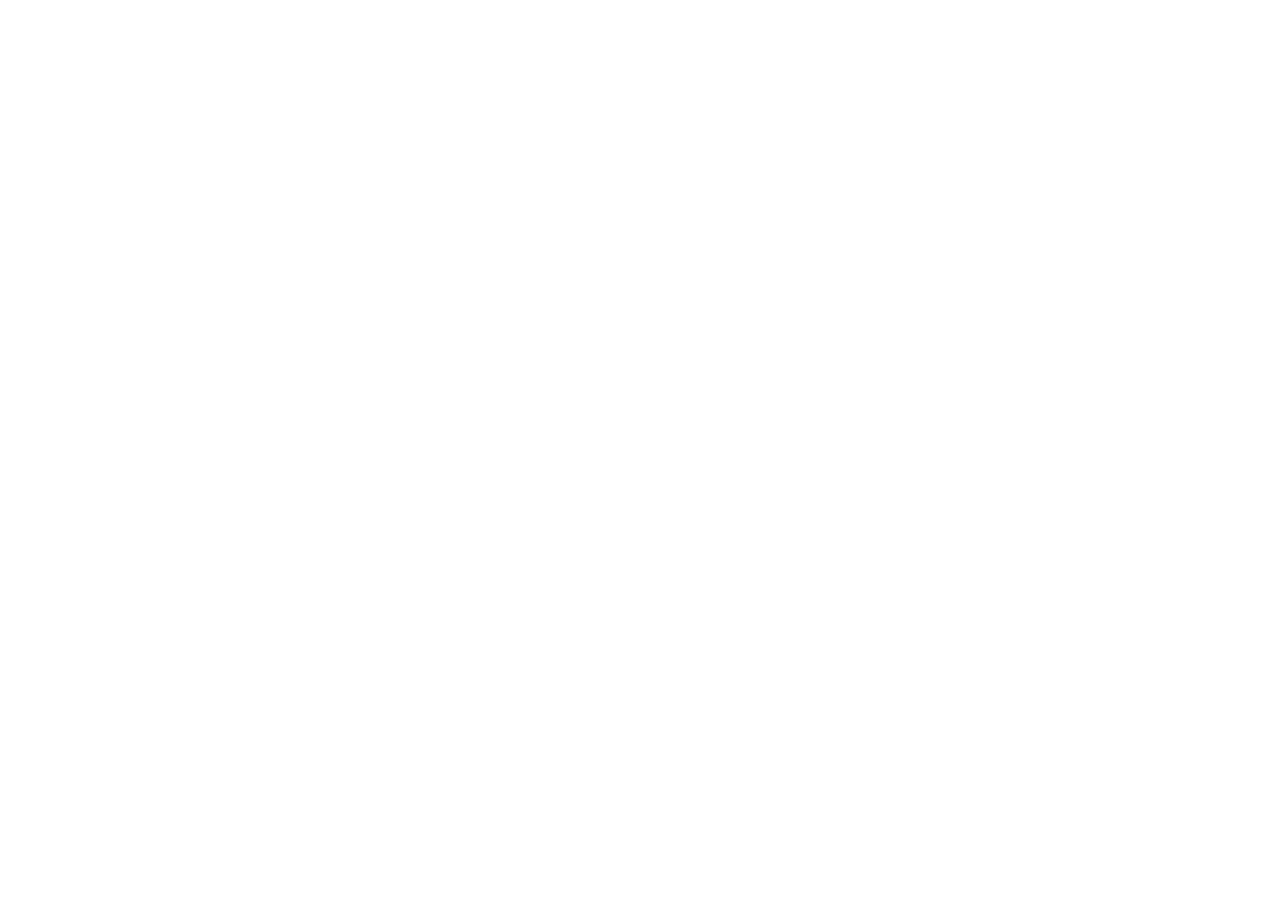
==== pages/shopList.html @ ca94d993 "home" ====
<!-- <!DOCTYPE html>
<html>

<head>
    <meta charset="utf-8">
    <meta http-equiv="X-UA-Compatible" content="IE=edge">
    <title>GoCars</title>
    <meta name="viewport" content="width=device-width, initial-scale=1">
    <link rel="stylesheet" href="../styles/main.css">
    <link rel="stylesheet" href="../styles/bootstrap.min.css">
</head>

<body>
    <nav class="navbar navbar-expand-lg navbar-light px-5 shadow pt-3 pb-2 fixed-top">
        <div class="container-fluid">
            <div class="row mx-auto w-100">
                <a class="img-fluid navbar-brand logo-nav col-4 col-lg-1 logo mx-0 d-flex justify-content-center p-0"
                    href="../index.html"><img class="img-fluid" src="../img/logo.png" alt="Logo"></a>
                <button class="navbar-toggler float-end my-auto" type="button" data-bs-toggle="collapse"
                    data-bs-target="#navbarSupportedContent" aria-controls="navbarSupportedContent"
                    aria-expanded="false" aria-label="Toggle navigation">
                    <span class="navbar-toggler-icon"></span>
                </button>
                <div class="col-lg-11 collapse navbar-collapse mx-0" id="navbarSupportedContent">
                    <div class="row align-items-center justify-content-end">
                        <div class="mt-4 mt-lg-0 col-12 col-lg-6 ms-auto">
                            <div class="input-group input-lg">
                                <input type="text" class="ps-4 py-2 form-control" placeholder="Busca tu auto"
                                    aria-label="Busca tu auto" aria-describedby="button-addon2">
                                <button class="btn lupa-nav" type="button" id="button-addon2"><svg class="" fill="none"
                                        stroke="currentColor" viewBox="0 0 24 24" xmlns="http://www.w3.org/2000/svg">
                                        <path stroke-linecap="round" stroke-linejoin="round" stroke-width="2"
                                            d="M21 21l-6-6m2-5a7 7 0 11-14 0 7 7 0 0114 0z"></path>
                                    </svg></button>
                            </div>
                        </div>
                        <button
                            class="mb-3 mb-lg-0 mx-auto ms-lg-4 me-lg-3 fav-btn rounded-pill col-12 col-lg-1 btn d-flex align-items-end justify-content-center"
                            type="submit"><img src="../img/fav.png" alt="fav" class="me-1 my-auto"> Favoritos</button>
                        <button class="mb-3 mb-lg-0 mx-lg-3 mx-auto rounded-pill col-12 col-lg-1 btn" type="submit">Mi
                            Cuenta</button>
                        <button class="col-12 col-lg-1 bandera-icon rounded-circle p-0"><img
                                class="rounded-circle m-auto" src="../img/bandera.jpg" alt="nacionalidad"></button>
                        <div
                            class="enlaces-nav mt-2 mt-lg-0 col-12 pt-lg-3 d-flex flex-column flex-lg-row justify-content-center container-fluid">
                            <a href="" class="enlace-nav py-2 py-lg-1 mx-auto mx-lg-3 mx-xxl-5">
                                Categorias
                            </a>
                            <a href="" class="enlace-nav py-2 py-lg-1 mx-auto mx-lg-3 mx-xxl-5">
                                Ofertas
                            </a>
                            <a href="" class="enlace-nav py-2 py-lg-1 mx-auto mx-lg-3 mx-xxl-5">
                                Historial
                            </a>
                            <a href="" class="enlace-nav py-2 py-lg-1 mx-auto mx-lg-3 mx-xxl-5">
                                Publica tu auto
                            </a>
                            <a href="" class="enlace-nav py-2 py-lg-1 mx-auto mx-lg-3 mx-xxl-5">
                                ¿Quienes Somos?
                            </a>
                            <a href="" class="enlace-nav py-2 py-lg-1 mx-auto mx-lg-3 mx-xxl-5">
                                Nuestra Empresa
                            </a>
                        </div>
                    </div>
                </div>
                <div class="col-12  input d-lg-none mt-3 mx-0 px-0">
                    <div class="input-group">
                        <input type="text" class="ps-4 py-2 form-control" placeholder="Busca tu auto"
                            aria-label="Busca tu auto" aria-describedby="button-addon2">
                        <button class="btn lupa-nav" type="button" id="button-addon2"><svg class="" fill="none"
                                stroke="currentColor" viewBox="0 0 24 24" xmlns="http://www.w3.org/2000/svg">
                                <path stroke-linecap="round" stroke-linejoin="round" stroke-width="2"
                                    d="M21 21l-6-6m2-5a7 7 0 11-14 0 7 7 0 0114 0z"></path>
                            </svg></button>
                    </div>
                </div>

            </div>
    </nav>

    <main class="mt-5 shop-list pt-5">
        <div class="container pt-5 my-5">
            <div class="banner px-2 d-lg-flex justify-content-lg-between d-none">
                <div class="mt-auto"> <img src="../img/logo-byn.png" alt="logo" class="">
                </div>
                <h3 class="h2 text-end align-self-center pe-4 m-0 my-auto">es hora de cumplir el sueño de tener
                    <br><span>tu propio auto</span>
                </h3>
            </div>
            <div class="row mt-5 shop-list">
                <div class="ps-lg-0 col-12 col-lg-3">
                    <div class="filtros bg-white d-flex">
                        <button class="justify-self-start" type="button" data-bs-toggle="collapse" data-bs-target="#collapseFiltros" aria-expanded="false" aria-controls="collapseFiltros">
                            Filtros
                          </button>
                        <p class="ms-auto me-5">123 Resultados</p>                        
                        <button>Mas recientes</button>
  
                    </div>

                    </p>
                    <div class="collapse" id="collapseFiltros">
                      <div class="bg-white">
                          <div class="d-flex justify-content-between p-2"><h4 class="">Consecionarios</h4> <input class="input-tienda" type="checkbox" id="Consecionarios" value="Consecionarios"></div>
                        
                      </div>
                    </div>
                </div>
                <div class="pe-lg-0 col-12 col-lg-9 row justify-content-center justify-content-lg-end mx-auto">
                    <div class="mb-4 mx-2 mx-lg-3 px-0 shadow card-publicaciones d-flex flex-column">
                        <button id="fav-no"
                            class="rounded-circle text-decoration-none btn p-0 m-2 fav-icons w-auto position-absolute top-0 end-0">
                            <img src="../img/fav-no.png" alt="fav no" class="fav-no">
                        </button>
                        <button id="fav-si"
                            class="rounded-circle text-decoration-none btn p-0 m-2 d-none fav-icons w-auto position-absolute top-0 end-0">
                            <img src="../img/fav-si.png" alt="fav si" class="fav-si">
                        </button>
                        <img src="../img/0001.png" at="" class="">
                        <h5 class="nombre-card px-2 pt-2">fiat palio 1.6</h5>
                        <p class="datos-card px-2">
                            2014 - 110.235 km
                        </p>
                        <h5 class="precio-card mt-auto px-2">
                            $1.320.000
                        </h5>
                        <p class="ubicacion-card px-2">
                            Córdoba, Argentina.
                        </p>
                    </div>
                    <div class="mb-4 mx-2 mx-lg-3 px-0 shadow card-publicaciones d-flex flex-column">
                        <button id="fav-no"
                            class="rounded-circle text-decoration-none btn p-0 m-2 fav-icons w-auto position-absolute top-0 end-0">
                            <img src="../img/fav-no.png" alt="fav no" class="fav-no">
                        </button>
                        <button id="fav-si"
                            class="rounded-circle text-decoration-none btn p-0 m-2 d-none fav-icons w-auto position-absolute top-0 end-0">
                            <img src="../img/fav-si.png" alt="fav si" class="fav-si">
                        </button>
                        <img src="../img/0002.png" at="" class="">
                        <h5 class="nombre-card px-2 pt-2">Gol trend 1.6</h5>
                        <p class="datos-card px-2">
                            2014 - 110.235 km
                        </p>
                        <h5 class="precio-card mt-auto px-2">
                            $1.060.000
                        </h5>
                        <p class="ubicacion-card px-2">
                            Villa de Maria, Argentina.
                        </p>
                    </div>
                    <div class="mb-4 mx-2 mx-lg-3 px-0 shadow card-publicaciones d-flex flex-column">
                        <button id="fav-no"
                            class="rounded-circle text-decoration-none btn p-0 m-2 fav-icons w-auto position-absolute top-0 end-0">
                            <img src="../img/fav-no.png" alt="fav no" class="fav-no">
                        </button>
                        <button id="fav-si"
                            class="rounded-circle text-decoration-none btn p-0 m-2 d-none fav-icons w-auto position-absolute top-0 end-0">
                            <img src="../img/fav-si.png" alt="fav si" class="fav-si">
                        </button>
                        <img src="../img/0003.png" at="" class="">
                        <h5 class="nombre-card px-2 pt-2">renault duster
                            1.6</h5>
                        <p class="datos-card px-2">
                            2014 - 110.235 km
                        </p>
                        <h5 class="precio-card mt-auto px-2">
                            $2.120.000
                        </h5>
                        <p class="ubicacion-card px-2">
                            Rio Cuarto, Argentina.
                        </p>
                    </div>
                    <div class="mb-4 mx-2 mx-lg-3 px-0 shadow card-publicaciones d-flex flex-column">
                        <button id="fav-no"
                            class="rounded-circle text-decoration-none btn p-0 m-2 fav-icons w-auto position-absolute top-0 end-0">
                            <img src="../img/fav-no.png" alt="fav no" class="fav-no">
                        </button>
                        <button id="fav-si"
                            class="rounded-circle text-decoration-none btn p-0 m-2 d-none fav-icons w-auto position-absolute top-0 end-0">
                            <img src="../img/fav-si.png" alt="fav si" class="fav-si">
                        </button>
                        <img src="../img/0004.png" at="" class="">
                        <h5 class="nombre-card px-2 pt-2">peugeot 208 -
                            allure xs</h5>
                        <p class="datos-card px-2">
                            2015 - 82.938 km
                        </p>
                        <h5 class="precio-card mt-auto px-2">
                            $1.550.000
                        </h5>
                        <p class="ubicacion-card px-2">
                            Córdoba, Argentina.
                        </p>
                    </div>
                    <div class="mb-4 mx-2 mx-lg-3 px-0 shadow card-publicaciones d-flex flex-column">
                        <button id="fav-no"
                            class="rounded-circle text-decoration-none btn p-0 m-2 fav-icons w-auto position-absolute top-0 end-0">
                            <img src="../img/fav-no.png" alt="fav no" class="fav-no">
                        </button>
                        <button id="fav-si"
                            class="rounded-circle text-decoration-none btn p-0 m-2 d-none fav-icons w-auto position-absolute top-0 end-0">
                            <img src="../img/fav-si.png" alt="fav si" class="fav-si">
                        </button>
                        <img src="../img/0001.png" at="" class="">
                        <h5 class="nombre-card px-2 pt-2">fiat palio 1.6</h5>
                        <p class="datos-card px-2">
                            2014 - 110.235 km
                        </p>
                        <h5 class="precio-card mt-auto px-2">
                            $1.320.000
                        </h5>
                        <p class="ubicacion-card px-2">
                            Córdoba, Argentina.
                        </p>
                    </div>
                    <div class="mb-4 mx-2 mx-lg-3 px-0 shadow card-publicaciones d-flex flex-column">
                        <button id="fav-no"
                            class="rounded-circle text-decoration-none btn p-0 m-2 fav-icons w-auto position-absolute top-0 end-0">
                            <img src="../img/fav-no.png" alt="fav no" class="fav-no">
                        </button>
                        <button id="fav-si"
                            class="rounded-circle text-decoration-none btn p-0 m-2 d-none fav-icons w-auto position-absolute top-0 end-0">
                            <img src="../img/fav-si.png" alt="fav si" class="fav-si">
                        </button>
                        <img src="../img/0002.png" at="" class="">
                        <h5 class="nombre-card px-2 pt-2">Gol trend 1.6</h5>
                        <p class="datos-card px-2">
                            2014 - 110.235 km
                        </p>
                        <h5 class="precio-card mt-auto px-2">
                            $1.060.000
                        </h5>
                        <p class="ubicacion-card px-2">
                            Villa de Maria, Argentina.
                        </p>
                    </div>
                    <div class="mb-4 mx-2 mx-lg-3 px-0 shadow card-publicaciones d-flex flex-column">
                        <button id="fav-no"
                            class="rounded-circle text-decoration-none btn p-0 m-2 fav-icons w-auto position-absolute top-0 end-0">
                            <img src="../img/fav-no.png" alt="fav no" class="fav-no">
                        </button>
                        <button id="fav-si"
                            class="rounded-circle text-decoration-none btn p-0 m-2 d-none fav-icons w-auto position-absolute top-0 end-0">
                            <img src="../img/fav-si.png" alt="fav si" class="fav-si">
                        </button>
                        <img src="../img/0003.png" at="" class="">
                        <h5 class="nombre-card px-2 pt-2">renault duster
                            1.6</h5>
                        <p class="datos-card px-2">
                            2014 - 110.235 km
                        </p>
                        <h5 class="precio-card mt-auto px-2">
                            $2.120.000
                        </h5>
                        <p class="ubicacion-card px-2">
                            Rio Cuarto, Argentina.
                        </p>
                    </div>
                    <div class="mb-4 mx-2 mx-lg-3 px-0 shadow card-publicaciones d-flex flex-column">
                        <button id="fav-no"
                            class="rounded-circle text-decoration-none btn p-0 m-2 fav-icons w-auto position-absolute top-0 end-0">
                            <img src="../img/fav-no.png" alt="fav no" class="fav-no">
                        </button>
                        <button id="fav-si"
                            class="rounded-circle text-decoration-none btn p-0 m-2 d-none fav-icons w-auto position-absolute top-0 end-0">
                            <img src="../img/fav-si.png" alt="fav si" class="fav-si">
                        </button>
                        <img src="../img/0004.png" at="" class="">
                        <h5 class="nombre-card px-2 pt-2">peugeot 208 -
                            allure xs</h5>
                        <p class="datos-card px-2">
                            2015 - 82.938 km
                        </p>
                        <h5 class="precio-card mt-auto px-2">
                            $1.550.000
                        </h5>
                        <p class="ubicacion-card px-2">
                            Córdoba, Argentina.
                        </p>
                    </div>
                    <div class="mb-4 mx-2 mx-lg-3 px-0 shadow card-publicaciones d-flex flex-column">
                        <button id="fav-no"
                            class="rounded-circle text-decoration-none btn p-0 m-2 fav-icons w-auto position-absolute top-0 end-0">
                            <img src="../img/fav-no.png" alt="fav no" class="fav-no">
                        </button>
                        <button id="fav-si"
                            class="rounded-circle text-decoration-none btn p-0 m-2 d-none fav-icons w-auto position-absolute top-0 end-0">
                            <img src="../img/fav-si.png" alt="fav si" class="fav-si">
                        </button>
                        <img src="../img/0001.png" at="" class="">
                        <h5 class="nombre-card px-2 pt-2">fiat palio 1.6</h5>
                        <p class="datos-card px-2">
                            2014 - 110.235 km
                        </p>
                        <h5 class="precio-card mt-auto px-2">
                            $1.320.000
                        </h5>
                        <p class="ubicacion-card px-2">
                            Córdoba, Argentina.
                        </p>
                    </div>
                    <div class="mb-4 mx-2 mx-lg-3 px-0 shadow card-publicaciones d-flex flex-column">
                        <button id="fav-no"
                            class="rounded-circle text-decoration-none btn p-0 m-2 fav-icons w-auto position-absolute top-0 end-0">
                            <img src="../img/fav-no.png" alt="fav no" class="fav-no">
                        </button>
                        <button id="fav-si"
                            class="rounded-circle text-decoration-none btn p-0 m-2 d-none fav-icons w-auto position-absolute top-0 end-0">
                            <img src="../img/fav-si.png" alt="fav si" class="fav-si">
                        </button>
                        <img src="../img/0002.png" at="" class="">
                        <h5 class="nombre-card px-2 pt-2">Gol trend 1.6</h5>
                        <p class="datos-card px-2">
                            2014 - 110.235 km
                        </p>
                        <h5 class="precio-card mt-auto px-2">
                            $1.060.000
                        </h5>
                        <p class="ubicacion-card px-2">
                            Villa de Maria, Argentina.
                        </p>
                    </div>
                    <div class="mb-4 mx-2 mx-lg-3 px-0 shadow card-publicaciones d-flex flex-column">
                        <button id="fav-no"
                            class="rounded-circle text-decoration-none btn p-0 m-2 fav-icons w-auto position-absolute top-0 end-0">
                            <img src="../img/fav-no.png" alt="fav no" class="fav-no">
                        </button>
                        <button id="fav-si"
                            class="rounded-circle text-decoration-none btn p-0 m-2 d-none fav-icons w-auto position-absolute top-0 end-0">
                            <img src="../img/fav-si.png" alt="fav si" class="fav-si">
                        </button>
                        <img src="../img/0003.png" at="" class="">
                        <h5 class="nombre-card px-2 pt-2">renault duster
                            1.6</h5>
                        <p class="datos-card px-2">
                            2014 - 110.235 km
                        </p>
                        <h5 class="precio-card mt-auto px-2">
                            $2.120.000
                        </h5>
                        <p class="ubicacion-card px-2">
                            Rio Cuarto, Argentina.
                        </p>
                    </div>
                    <div class="mb-4 mx-2 mx-lg-3 px-0 shadow card-publicaciones d-flex flex-column">
                        <button id="fav-no"
                            class="rounded-circle text-decoration-none btn p-0 m-2 fav-icons w-auto position-absolute top-0 end-0">
                            <img src="../img/fav-no.png" alt="fav no" class="fav-no">
                        </button>
                        <button id="fav-si"
                            class="rounded-circle text-decoration-none btn p-0 m-2 d-none fav-icons w-auto position-absolute top-0 end-0">
                            <img src="../img/fav-si.png" alt="fav si" class="fav-si">
                        </button>
                        <img src="../img/0004.png" at="" class="">
                        <h5 class="nombre-card px-2 pt-2">peugeot 208 -
                            allure xs</h5>
                        <p class="datos-card px-2">
                            2015 - 82.938 km
                        </p>
                        <h5 class="precio-card mt-auto px-2">
                            $1.550.000
                        </h5>
                        <p class="ubicacion-card px-2">
                            Córdoba, Argentina.
                        </p>
                    </div>
                    <div class="mb-4 mx-2 mx-lg-3 px-0 shadow card-publicaciones d-flex flex-column">
                        <button id="fav-no"
                            class="rounded-circle text-decoration-none btn p-0 m-2 fav-icons w-auto position-absolute top-0 end-0">
                            <img src="../img/fav-no.png" alt="fav no" class="fav-no">
                        </button>
                        <button id="fav-si"
                            class="rounded-circle text-decoration-none btn p-0 m-2 d-none fav-icons w-auto position-absolute top-0 end-0">
                            <img src="../img/fav-si.png" alt="fav si" class="fav-si">
                        </button>
                        <img src="../img/0001.png" at="" class="">
                        <h5 class="nombre-card px-2 pt-2">fiat palio 1.6</h5>
                        <p class="datos-card px-2">
                            2014 - 110.235 km
                        </p>
                        <h5 class="precio-card mt-auto px-2">
                            $1.320.000
                        </h5>
                        <p class="ubicacion-card px-2">
                            Córdoba, Argentina.
                        </p>
                    </div>
                    <div class="mb-4 mx-2 mx-lg-3 px-0 shadow card-publicaciones d-flex flex-column">
                        <button id="fav-no"
                            class="rounded-circle text-decoration-none btn p-0 m-2 fav-icons w-auto position-absolute top-0 end-0">
                            <img src="../img/fav-no.png" alt="fav no" class="fav-no">
                        </button>
                        <button id="fav-si"
                            class="rounded-circle text-decoration-none btn p-0 m-2 d-none fav-icons w-auto position-absolute top-0 end-0">
                            <img src="../img/fav-si.png" alt="fav si" class="fav-si">
                        </button>
                        <img src="../img/0002.png" at="" class="">
                        <h5 class="nombre-card px-2 pt-2">Gol trend 1.6</h5>
                        <p class="datos-card px-2">
                            2014 - 110.235 km
                        </p>
                        <h5 class="precio-card mt-auto px-2">
                            $1.060.000
                        </h5>
                        <p class="ubicacion-card px-2">
                            Villa de Maria, Argentina.
                        </p>
                    </div>
                    <div class="mb-4 mx-2 mx-lg-3 px-0 shadow card-publicaciones d-flex flex-column">
                        <button id="fav-no"
                            class="rounded-circle text-decoration-none btn p-0 m-2 fav-icons w-auto position-absolute top-0 end-0">
                            <img src="../img/fav-no.png" alt="fav no" class="fav-no">
                        </button>
                        <button id="fav-si"
                            class="rounded-circle text-decoration-none btn p-0 m-2 d-none fav-icons w-auto position-absolute top-0 end-0">
                            <img src="../img/fav-si.png" alt="fav si" class="fav-si">
                        </button>
                        <img src="../img/0003.png" at="" class="">
                        <h5 class="nombre-card px-2 pt-2">renault duster
                            1.6</h5>
                        <p class="datos-card px-2">
                            2014 - 110.235 km
                        </p>
                        <h5 class="precio-card mt-auto px-2">
                            $2.120.000
                        </h5>
                        <p class="ubicacion-card px-2">
                            Rio Cuarto, Argentina.
                        </p>
                    </div>
                    <div class="mb-4 mx-2 mx-lg-3 px-0 shadow card-publicaciones d-flex flex-column">
                        <button id="fav-no"
                            class="rounded-circle text-decoration-none btn p-0 m-2 fav-icons w-auto position-absolute top-0 end-0">
                            <img src="../img/fav-no.png" alt="fav no" class="fav-no">
                        </button>
                        <button id="fav-si"
                            class="rounded-circle text-decoration-none btn p-0 m-2 d-none fav-icons w-auto position-absolute top-0 end-0">
                            <img src="../img/fav-si.png" alt="fav si" class="fav-si">
                        </button>
                        <img src="../img/0004.png" at="" class="">
                        <h5 class="nombre-card px-2 pt-2">peugeot 208 -
                            allure xs</h5>
                        <p class="datos-card px-2">
                            2015 - 82.938 km
                        </p>
                        <h5 class="precio-card mt-auto px-2">
                            $1.550.000
                        </h5>
                        <p class="ubicacion-card px-2">
                            Córdoba, Argentina.
                        </p>
                    </div>
                </div>
            </div>
        </div>
    </main>

    <footer>
        <div class="row pt-5 pb-4 py-lg-5 mx-0">
            <div class="d-none d-lg-flex col-lg-3 col-12 justify-content-center align-items-center">
                <img src="../img/logo-byn.png" alt="" class="img-fluid">
            </div>
            <div class="col-12 col-lg-2 text-center  d-flex flex-column justify-content-start">
                <h4 class="">
                    contacto
                </h4>
                <p>Tel: 351-5324968</p>
                <a class="mb-3" href="mailto:hola@gocars.com.ar">hola@gocars.com.ar</a>
                <p>General Paz 203</p>
            </div>
            <div class="col-12 col-lg-2 text-center d-flex flex-column justify-content-start">
                <h4 class="mt-4 mt-lg-0">
                    secciones
                </h4>
                <a class="d-block mb-3" href="#"> Nuestra empresa</a>
                <a class="d-block mb-3" href="#">Categorias</a>
                <a class="d-block mb-3" href="#">Publica tu auto</a>
                <a class="d-block mb-3" href="#">Historial</a>
            </div>
            <div class="col-12 col-lg-2 text-center d-flex flex-column justify-content-start">
                <h4 class="mt-4 mt-lg-0">
                    redes sociales
                </h4>
                <a class="d-block mb-3" href="https://www.facebook.com/" target="_blank">Facebook</a>
                <a class="d-block mb-3" href="https://www.twitter.com/" target="_blank">Twitter</a>
                <a class="d-block mb-3" href="https://www.instagram.com/" target="_blank">Instagram</a>
                <a class="d-block mb-3" href="https://www.linkedin.com/" target="_blank">Linkedin</a>
            </div>
            <div class=" d-none d-lg-block col-lg-3 col-12 my-auto me-auto">
                <iframe
                    src="https://www.google.com/maps/embed?pb=!1m18!1m12!1m3!1d3404.903574998665!2d-64.18507478438596!3d-31.41678265341574!2m3!1f0!2f0!3f0!3m2!1i1024!2i768!4f13.1!3m3!1m2!1s0x94329902eb0b2faf%3A0x4382bb478dc6e982!2sPlaza%20San%20Mart%C3%ADn!5e0!3m2!1ses-419!2sar!4v1647900131384!5m2!1ses-419!2sar"
                    style="border:0;" allowfullscreen="" loading="lazy"></iframe>
            </div>
            <div class="d-lg-none col-12 d-flex justify-content-center align-items-center me-2">
                <img src="../img/logo-byn.png" alt="" class="img-fluid">
            </div>
        </div>
        <div class="derechos py-3">
            <p class="m-3 text-center">Todos los derechos reservados para GOCARS 2022.</p>
        </div>
    </footer>

    <script src="../js/bootstrap.bundle.min.js" async defer></script>
    <script src="../js/scrpits.js" async defer></script>
</body>

</html> -->
---- styles/main.css ----
/* GENERALES */
:root {
  --rojo: #eb0000;
  --coral: #ff5e5e;
  --azul: #0000c8;
  --rosa: #f8cabe;
}

@font-face {
  font-family: "gotham";
  src: url("../fonts/Gotham-Light.otf");
  font-weight: 100;
}
@font-face {
  font-family: "gotham";
  src: url("../fonts/Gotham\ Book\ Font.otf");
  font-weight: 300;
}

@font-face {
  font-family: "gotham";
  src: url("../fonts/GothamMedium.ttf");
  font-weight: 400;
}

@font-face {
  font-family: "gotham";
  src: url("../fonts/Gotham-Bold.otf");
  font-weight: 600;
}
body .btn {
  white-space: nowrap;
}
input,
textarea {
  outline: none !important;
}

input:focus,
textarea:focus,
button:focus {
  box-shadow: none !important;
}

html body {
  background-color: #d9d8d8 !important;
  font-family: "gotham" !important;
  overflow-x: hidden !important;
}
button {
  transition: all 0.1s ease !important;
  font-weight: 300 !important;
}
button:hover {
  transform: scale(1.03) !important;
  box-shadow: 0 0.1rem 1rem rgba(0, 0, 0, 0.1) !important;
}
button:active {
  transform: scale(1.0) !important;
  box-shadow: none !important;
}
body .rounded {
  border-radius: 0.5rem !important;
}
/* NAVBAR */
body .navbar {
  background-color: white;
}

body nav .logo-nav {
  max-width: 160px!important;
}
@media (min-width:	992px) {
  body .navbar button{
    width: auto;
  }

}
@media (max-width:	992px) {
      
body nav .logo-nav {
  max-width: 100px!important;
}
}

body .navbar .lupa-nav svg {
  transition: all 0.1s ease;
}
body .navbar .lupa-nav:hover svg {
  transform: scale(1.2);

}
body .navbar .lupa-nav:hover svg:active {
  transform: scale(1.0) !important;
}
body .navbar .lupa-nav:hover {
  transform: none !important;
  box-shadow: none !important;
}
body .navbar .input-group input {
  color: #3f3f3f;
  -webkit-border-top-left-radius: 500000000px;
  -webkit-border-bottom-left-radius: 500000000px;
  -moz-border-radius-topleft: 500000000px;
  -moz-border-radius-bottomleft: 500000000px;
  border-top-left-radius: 500000000px;
  border-bottom-left-radius: 500000000px;
  border: none;
  background-color: #d9d8d8;
  font-weight: 100;
}
body .navbar .input-group {
  font-weight: 100;
}

@media (max-width: 992px) {
  body .navbar .input-lg {
    display: none !important;
  }
}
body .navbar .input-group button {
  width: 2.8rem;
  color: #958f8f;
  -webkit-border-top-right-radius: 500000000px;
  -webkit-border-bottom-right-radius: 500000000px;
  -moz-border-radius-topright: 500000000px;
  -moz-border-radius-bottomright: 500000000px;
  border-top-right-radius: 500000000px;
  border-bottom-right-radius: 500000000px;
  border: none;
  background-color: #d9d8d8;
}

body .navbar .bandera-icon {
  height: 36px;
  width: 36px;
  box-shadow: 0px 4px 4px rgba(0, 0, 0, 0.25);
  background: rgb(185, 180, 180);
  background: linear-gradient(
    140deg,
    rgba(185, 180, 180, 1) 0%,
    rgba(255, 255, 255, 0.7287115529805672) 100%
  );
}
@media (max-width: 992px) {
  body .navbar .bandera-icon {
    margin: 0 auto !important;
    width: auto !important;
  }
  
}
body .navbar .bandera-icon img {
  height: 34px;
  width: 34px;
  margin: 2px;
}
body .navbar .collapse .row .ms-auto {
  width: 63%;
}
/* @media (max-width:	) {
  body .navbar .collapse .row .me-auto {
    width: 60%;
   }
} */
body .navbar .navbar-collapse .fav-btn {
  border-color: var(--rojo);
  font-weight: 100 !important;
  color: #646464;
}

body .navbar .navbar-collapse button:nth-child(3) {
  background-color: var(--azul);
  color: white;
}

body .navbar .navbar-toggler {
  width: auto;
  margin-left: auto;
}
body .navbar .enlaces-nav {
  margin-right: 4%;
}
@media (max-width:	992px) {
  body .navbar .enlaces-nav {
    margin-right: 0;
  }
}
body .navbar .enlace-nav {
  white-space: nowrap;
  font-weight: 100;
  color: #646464;
  text-decoration: none;
  transition: all 0.1s ease;
}
body .navbar .enlace-nav:hover {
  transform: scale(1.07);
  color: var(--azul);
}
body .navbar .enlace-nav:active {
  transform: scale(1.0);
}
.navbar > .container,
.navbar > .container-fluid,
.navbar > .container-lg,
.navbar > .container-md,
.navbar > .container-sm,
.navbar > .container-xl,
.navbar > .container-xxl {
  flex-wrap: nowrap !important;
}
body .navbar .fav-icon {
  width: 1.3rem;
  color: coral;
}

/* CAROUSEL HOME*/
body div .carousel {
  display: flex;
  justify-content: start;
  overflow: hidden;
  border-radius: 1rem;
  margin-top: 11rem;
}
body div .carousel h4{
  color: #0000c8;
}
body div .carousel h3{
  color: #000000;
  font-size: 2.5rem;
  font-weight: 600;
  text-transform: none;
}
body div .carousel p{
  color: #89888A;
  font-size: 1.2rem;
  font-weight: 100;
}
body div .carousel .banner1 {
background-image: url(../img/Banner\ 1.png);
background-position: center;
background-repeat: no-repeat;
background-size: cover;
padding: 16rem 7rem;
}
body div .carousel .banner2 {
background-image: url(../img/Banner\ 2.png);
background-position: center;
background-repeat: no-repeat;
background-size: cover;
padding: 16rem 7rem;
}
body div .carousel .banner3 {
background-image: url(../img/Banner\ 3.png);
background-position: center;
background-repeat: no-repeat;
background-size: cover;
padding: 16rem 7rem;
}
body div .carousel button:hover {
  box-shadow: none !important;
}
body div .carousel .carousel-indicators {
  display: flex;
  justify-content: start;
  align-items: center;
  margin: 0 3% 30px 3%;
}
@media (max-width: 992px) {
  body div .carousel .carousel-indicators {
    margin-bottom: 5px;
  }
  body div .carousel h4{
font-size: 1rem;  }
  body div .carousel h3{
    font-size: 1.5rem;
  }
  body div .carousel p{
    font-size: .8rem;
  }
  body div .carousel .banner1 {
  background-image: url(../img/Banner\ 1.png);
  background-position: center;
  background-repeat: no-repeat;
  background-size: cover;
  padding: 3rem 2rem;
  }
  body div .carousel .banner2 {
  background-image: url(../img/Banner\ 2.png);
  background-position: center;
  background-repeat: no-repeat;
  background-size: cover;
  padding: 3rem 2rem;
  }
  body div .carousel .banner3 {
  background-image: url(../img/Banner\ 3.png);
  background-position: center;
  background-repeat: no-repeat;
  background-size: cover;
  padding: 3rem 2rem;
  }
}
body div .carousel .carousel-indicators [data-bs-target] {
  width: 8px;
  height: 8px;
  border-radius: 100%;
  background-color: rgba(0, 0, 0, 0.616);
}
.carousel .carousel-indicators .active {
  width: 15px !important;
  height: 15px !important;
  background-color: var(--azul) !important;
}
body .carousel .carousel-control-next-icon {
  background-image: url("data:image/svg+xml,%3csvg xmlns='http://www.w3.org/2000/svg' viewBox='0 0 16 16' fill='%230000c8'%3e%3cpath d='M4.646 1.646a.5.5 0 0 1 .708 0l6 6a.5.5 0 0 1 0 .708l-6 6a.5.5 0 0 1-.708-.708L10.293 8 4.646 2.354a.5.5 0 0 1 0-.708z'/%3e%3c/svg%3e") !important;
  padding: 10%;
}
body .carousel .carousel-control-prev-icon {
  background-image: url("data:image/svg+xml,%3csvg xmlns='http://www.w3.org/2000/svg' viewBox='0 0 16 16' fill='%230000c8'%3e%3cpath d='M11.354 1.646a.5.5 0 0 1 0 .708L5.707 8l5.647 5.646a.5.5 0 0 1-.708.708l-6-6a.5.5 0 0 1 0-.708l6-6a.5.5 0 0 1 .708 0z'/%3e%3c/svg%3e") !important;
  padding: 10%;
}

/* .carousel-control-next {
  opacity: 1 !important;
  width: 3rem !important;
  display: flex !important;
  justify-content: end !important;
}
.carousel-control-prev {
  opacity: 1 !important;
  width: 3rem !important;
  display: flex !important;
  justify-content: start !important;
}
.carousel-control-next-icon {
  background-image: url("../img/arrow-right.png") !important;
  width: 1.5rem !important;
  height: 1.5rem !important;
  background-color: #fff;
}
.carousel-control-prev-icon {
  background-image: url("../img/arrow-left.png") !important;
  width: 1.5rem !important;
  height: 1.5rem !important;
  background-color: #fff;
} */

/* DESTACADOS HOME */
body h3 {
  font-size: 150%;
  color: #646464;
  font-weight: 500;
  text-transform: uppercase;
}
/* CARD AUTO */
body .card-auto {
  background-color: white;
  width: 16rem;
  height: 15rem;
  border-radius: 0.5rem;
  transition: all 0.1s ease;
}
body .card-auto:hover {
  cursor: pointer;
  transform: scale(1.02);
}
body .card-auto h5 {
  color: #646464;
  font-weight: 600;
  text-transform: uppercase;
  font-size: 100%;
}
body .card-auto hr {
  background-color: #646464;
}
@media (max-width: 992px) {
  body .card-auto {
    width: 10rem;
    height: auto;
  }
  body .card-auto h5 {
    font-size: 90%;
  }
}
/*  PUBLICACIONES HOME*/

body .publicaciones-home {
  display: flex !important;
  overflow-x: auto !important;

}

body .card-publicaciones {
  background-color: white;
  width: 16rem;
  border-radius: 0 0 0.5rem 0.5rem;
  transition: all 0.1s ease;
}
body .card-publicaciones .datos-card{
margin-bottom: 0.5rem;
}
body .card-publicaciones .nombre-card{
margin-bottom: 0;
font-weight: 500;
}
body .card-publicaciones:hover {
  cursor: pointer;
  transform: scale(1.02);
}

@media (max-width: 992px) {
  body .card-publicaciones {
    width: 11.5rem;
  }
  body .ubicacion-card {
    font-size: 70%;
  }
  body .datos-card {
    font-size: 65%;
  }
}


body .fav-card {
  background-color: #ececec;
  padding: 0.5rem;
  border: none;
}

.nombre-card {
  color: #646464;
  font-weight: 300;
  text-transform: uppercase;
}
.datos-card {
  color: #646464;
  font-weight: 100;
  font-size: 90%;
}
.precio-card {
  color: #646464;
  font-weight: 300;
}
.ubicacion-card {
  color: var(--rojo);
  font-weight: 100;
  font-size: 90%;
}
body .fav-icons {
  z-index: 4 !important;
} 
@media (max-width:	992px) {
  body .fav-no {
width: 2.1rem;
  }
  body .fav-si {
width: 2.1rem;
  }
}

/* NUESTRA EMPRESA HOME */
body .nuestra-empresa {
  padding: 0 20%;
  background-color: white;
  border-left: 2rem solid var(--rojo);
}
body .nuestra-empresa .col-lg-7 {
  padding-right: 5rem;
}
body .nuestra-empresa .col-lg-7 h2 {
  color: var(--azul);
  font-size: 130%;
  text-transform: uppercase;
  font-weight: 300;
}
body .nuestra-empresa .col-lg-7 h3 {
  text-transform: none;
  font-size: 250%;
  color: #7a7a7a;
}
body .nuestra-empresa .col-lg-7 p {
  color: #8b8b8b;
  font-weight: 100;
}
@media (max-width: 992px) {
  body .nuestra-empresa {
    padding: 0 10%;
    border-left: none;
  }
  body .nuestra-empresa .col-lg-7 {
    padding-right: 0;
  }
}
body .nuestra-empresa .col-lg-5 h3 {
  text-transform: none;
  font-weight: 300;
  color: #8b8b8b;
}
body .nuestra-empresa .ceo {
  width: 45%;
}

/* MARCAS HOME */
body .marcas div div {
  width: 7rem;
  height: 7rem;
}
body .marcas img {
  width: 7rem;
  margin: 0 2rem;
}
/* PUBLICIDAD HOME */
body .publicidad-home {
  color: white;
  font-weight: 500;
}
body .publicidad-home h3 {
  color: white;
}
body .publicidad-home p {
  font-size: 110%;
}
body .publicidad-home .row .publi1 {
  background: linear-gradient(3.58deg, #000000 -1.86%, rgba(255, 255, 255, 0) 27.3%), url("../img/publi1.png");
  background-repeat: no-repeat;
  background-position: center;
  background-size: cover;
  height: 14rem;
  width: 49%;
}
body .publicidad-home .row .publi2 {
  height: 14rem;
  width: 49%;
  background: linear-gradient(90.64deg, #000000 0.55%, rgba(255, 255, 255, 0) 31.05%), url("../img/publi2.png");
  background-repeat: no-repeat;
  background-position: center;
  background-size: cover;
}
@media (max-width: 992px) {
  body .publicidad-home .row .publi1 {
    width: 100%;
    border-radius: 0 !important;
  }
  body .publicidad-home .row .publi2 {
    width: 100%;
    border-radius: 0 !important;

  }
  body .publicidad-home .row .publi3 {
    background-image: url("../img/publicidad-mobile.png");
    border-radius: 0 !important;

  }
}
body .publicidad-home .row .publi3 {
  background-image: url("../img/publi3.png");
  background-repeat: no-repeat;
  background-position: center;
  background-size: cover;
  height: 25rem;
}
@media (max-width: 992px) {
  body .publicidad-home .row .publi3 {
    background-image: url("../img/publicidad-mobile.png");
  }
  body .publicidad-home .row .publi3 img{
    width: 30%;
  }
}
body .publicidad-home .row .publi3 h3{
  font-weight: 100;
  font-size: 2.4rem;
}
@media (max-width:	500px) {
  body .publicidad-home .row .publi3 h3{
    font-size: 1.8rem;
  }
}
body .publicidad-home .row .publi3 h3 span{
 font-weight: 800;
}
@media (min-width: 992px) {
  body .publicidad-home .row .publi3 h3{
    width: 30% !important;
  }
}

/* FOOTER */
footer{
  font-size: 90%;
}
footer .row{
  background-color: var(--azul);
  color: white;
  font-weight: 100;
}
footer h4{
  background-color: var(--azul);
  color: white;
  font-weight: 500;
  text-transform: uppercase;
  margin-bottom: 1rem;
  font-size: 1.2rem;
}
footer a{
  color: white;
  font-weight: 100;
  text-decoration: none;
  transition: all 0.1s ease;
}
footer a:hover{
  transform: scale(1.07);
  color: white;
}
footer a:active{
  transform: scale(1);
}
footer iframe {
  height: 13rem;
}
@media (max-width: 1293px	) {
  footer iframe {
transform: scale(0.8);  }
}
@media (max-width: 1193px	) {
  footer iframe {
transform: scale(0.6);  }
}
footer .derechos {
  background-color: var(--rojo);
  text-align: center;
  font-weight: 100;
  color: white;
}

/* SHOP LIST */

body .banner {
  background-image: url(../img/banner-shoplist.png);
  background-position: center;
  background-repeat: no-repeat;
  background-size: cover;
  padding: 0 2rem;
  height: 15rem;
}
body .banner h3{
color: white;
width: 30%;
font-weight: 100;
}
body .banner h3 span{
font-weight: 600;
}
body .banner img{
width: 9rem;
}
@media (max-width:	1200px) {
  body .banner h3{
    font-size: 1.7rem;
    }
    body .banner img{
      width: 7rem;
      }
}
@media (max-width: 992px) {
  body .shop-list .card-publicaciones{
    width: 9rem;
  }
  body .shop-list .card-publicaciones h5{
font-size: 1rem;  }
  body .shop-list .row{
    padding: 0;
  }
  
}
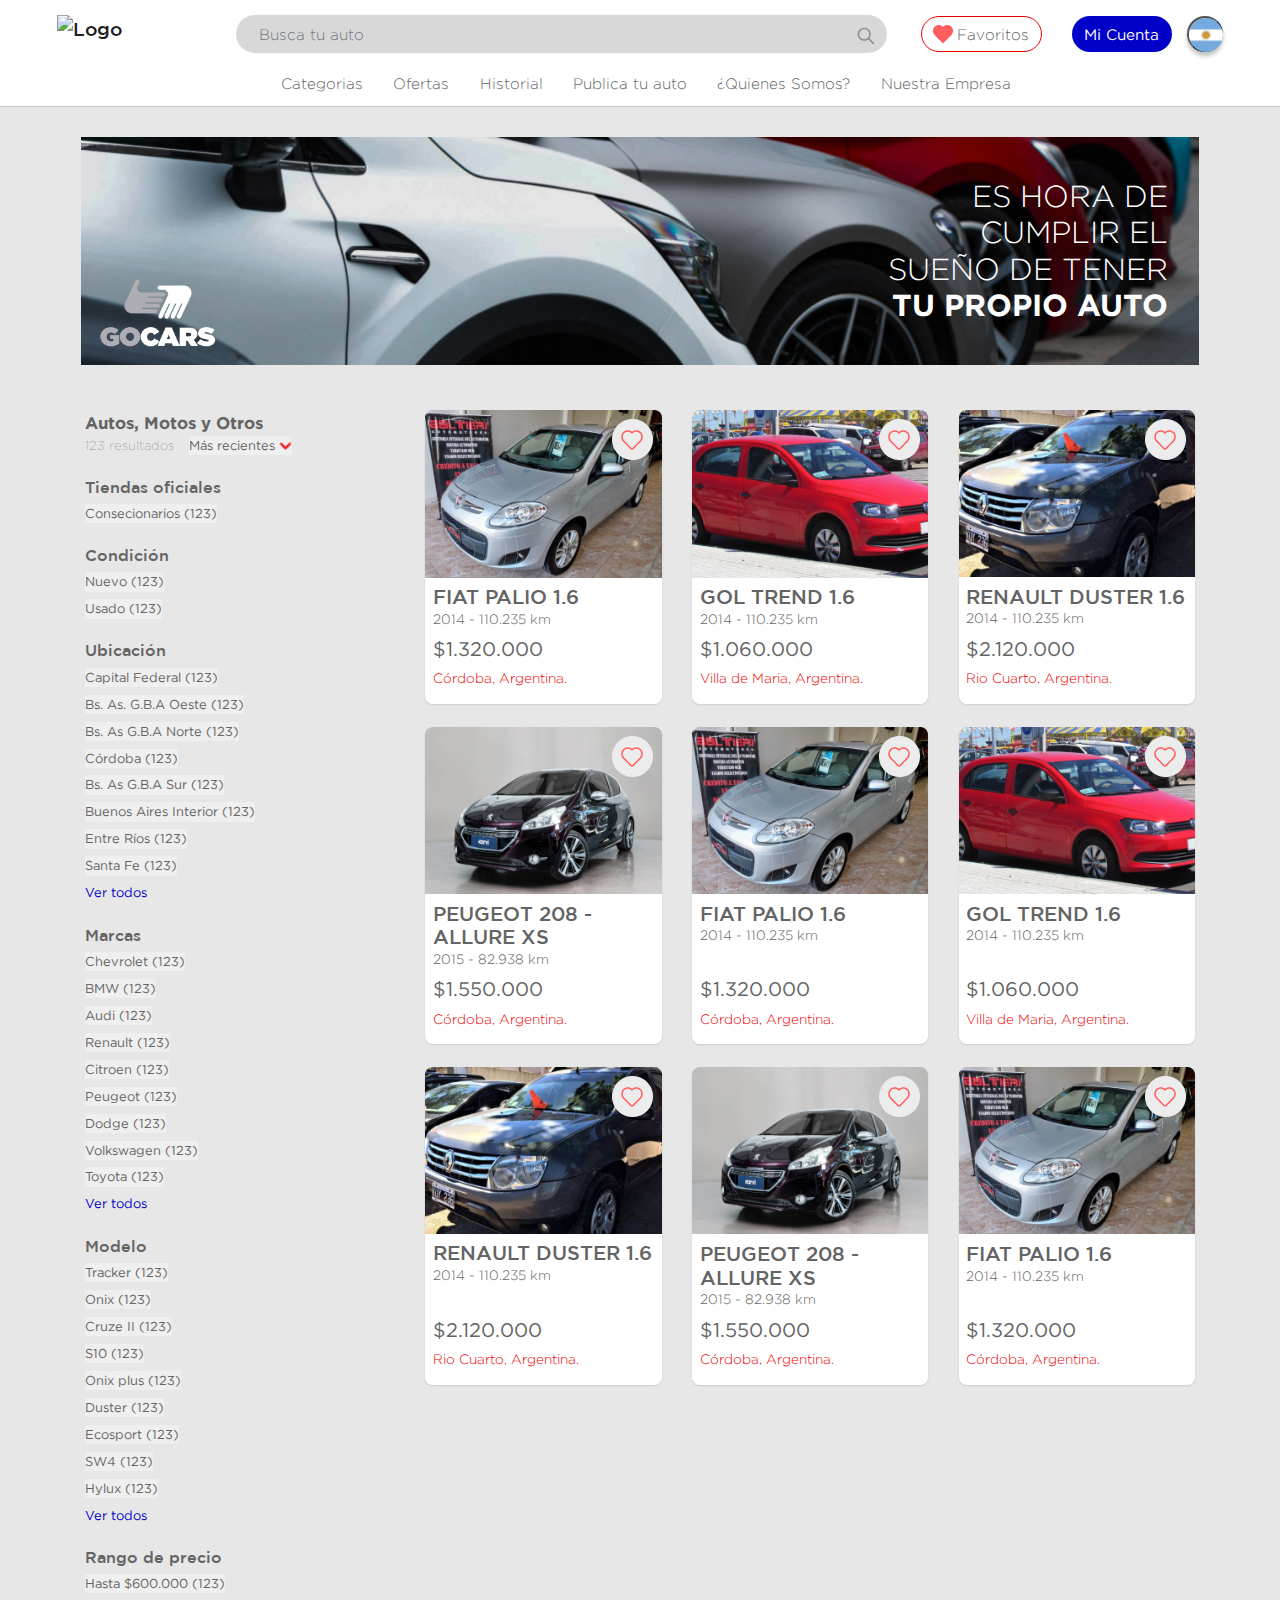
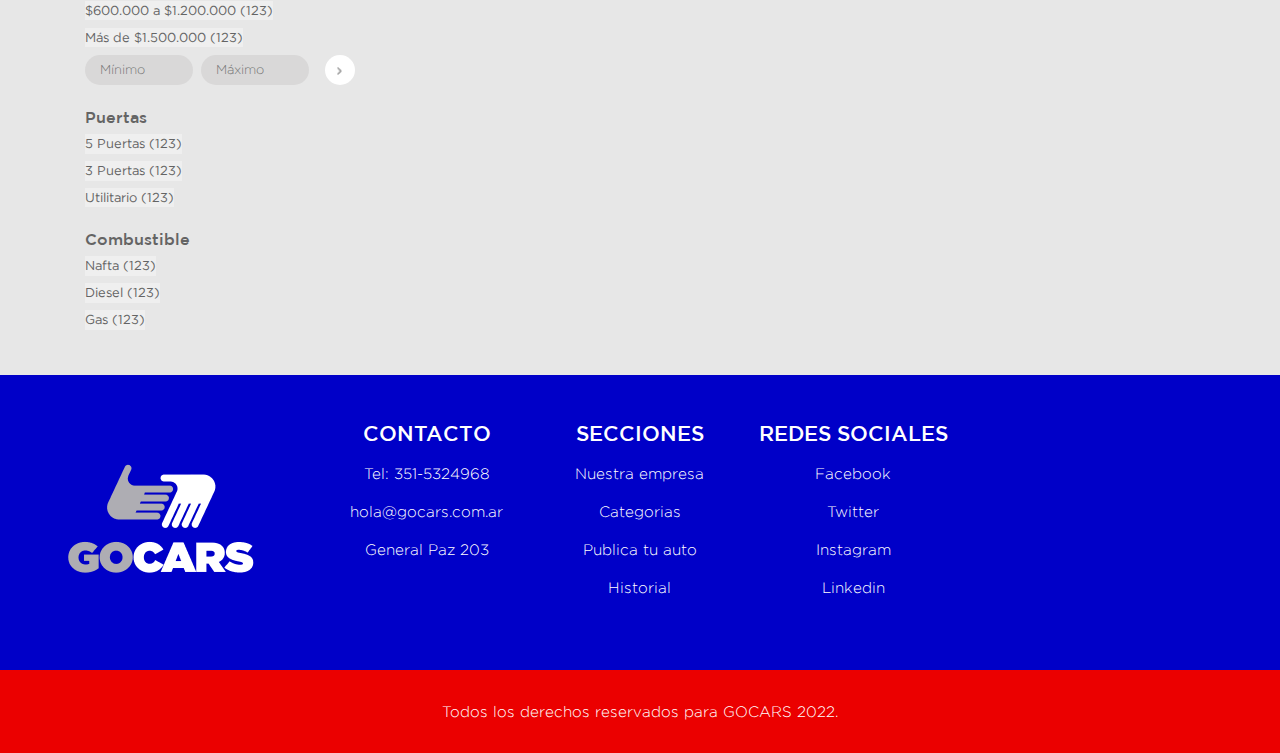
==== commit f612dcbb: "home y shoplist" ====
--- a/pages/shopList.html
+++ b/pages/shopList.html
@@ -1,4 +1,4 @@
-<!-- <!DOCTYPE html>
+<!DOCTYPE html>
 <html>
 
 <head>
@@ -11,11 +11,11 @@
 </head>
 
 <body>
-    <nav class="navbar navbar-expand-lg navbar-light px-5 shadow pt-3 pb-2 fixed-top">
+    <nav class="navbar nav-shop navbar-expand-lg navbar-light px-lg-5 pt-2 pb-3 pt-lg-3 pb-lg-2 fixed-top">
         <div class="container-fluid">
             <div class="row mx-auto w-100">
-                <a class="img-fluid navbar-brand logo-nav col-4 col-lg-1 logo mx-0 d-flex justify-content-center p-0"
-                    href="../index.html"><img class="img-fluid" src="../img/logo.png" alt="Logo"></a>
+                <a class="navbar-brand logo-nav col-4 col-lg-1 logo mx-0 d-flex justify-content-center p-0"
+                    href="../index.html"><img class="me-auto" src="../img/logo.png" alt="Logo"></a>
                 <button class="navbar-toggler float-end my-auto" type="button" data-bs-toggle="collapse"
                     data-bs-target="#navbarSupportedContent" aria-controls="navbarSupportedContent"
                     aria-expanded="false" aria-label="Toggle navigation">
@@ -46,7 +46,7 @@
                             <a href="" class="enlace-nav py-2 py-lg-1 mx-auto mx-lg-3 mx-xxl-5">
                                 Categorias
                             </a>
-                            <a href="" class="enlace-nav py-2 py-lg-1 mx-auto mx-lg-3 mx-xxl-5">
+                            <a href="pages/shopList.html" class="enlace-nav py-2 py-lg-1 mx-auto mx-lg-3 mx-xxl-5">
                                 Ofertas
                             </a>
                             <a href="" class="enlace-nav py-2 py-lg-1 mx-auto mx-lg-3 mx-xxl-5">
@@ -64,7 +64,7 @@
                         </div>
                     </div>
                 </div>
-                <div class="col-12  input d-lg-none mt-3 mx-0 px-0">
+                <div class="col-12  input d-lg-none mt-1 mt-lg-3 mx-0 px-0">
                     <div class="input-group">
                         <input type="text" class="ps-4 py-2 form-control" placeholder="Busca tu auto"
                             aria-label="Busca tu auto" aria-describedby="button-addon2">
@@ -80,7 +80,7 @@
     </nav>
 
     <main class="mt-5 shop-list pt-5">
-        <div class="container pt-5 my-5">
+        <div class="container my-5 pt-2 pt-lg-0">
             <div class="banner px-2 d-lg-flex justify-content-lg-between d-none">
                 <div class="mt-auto"> <img src="../img/logo-byn.png" alt="logo" class="">
                 </div>
@@ -89,32 +89,603 @@
                 </h3>
             </div>
             <div class="row mt-5 shop-list">
-                <div class="ps-lg-0 col-12 col-lg-3">
-                    <div class="filtros bg-white d-flex">
-                        <button class="justify-self-start" type="button" data-bs-toggle="collapse" data-bs-target="#collapseFiltros" aria-expanded="false" aria-controls="collapseFiltros">
-                            Filtros
-                          </button>
-                        <p class="ms-auto me-5">123 Resultados</p>                        
-                        <button>Mas recientes</button>
-  
-                    </div>
-
-                    </p>
-                    <div class="collapse" id="collapseFiltros">
-                      <div class="bg-white">
-                          <div class="d-flex justify-content-between p-2"><h4 class="">Consecionarios</h4> <input class="input-tienda" type="checkbox" id="Consecionarios" value="Consecionarios"></div>
-                        
-                      </div>
+                <div class="filtros-sm w-100 d-lg-none px-0 col-12 col-lg-3">
+                    <div class="d-flex ">
+                        <button class="py-3 px-3 d-flex justify-content-between fw-bold" type="button"
+                            data-bs-toggle="collapse" data-bs-target="#collapseFiltros" aria-expanded="false"
+                            aria-controls="collapseFiltros"><span class="me-auto">Filtros</span>
+                            <span class="me-3">123 resultados</span>
+                            <span class="me-2">Más recientes</span>
+                            <img src="../img/Vector.png" alt="vector" class="vector my-auto">
+                        </button>
+                    </div>
+                    <div class="collapse w-100 mx-auto" id="collapseFiltros">
+                        <div class="bg-white pb-3">
+                            <div class="mx-0 p-3 filtrar-por">
+                                <h4 class="mb-0 filtrar-por">Filtrar por:</h4>
+                            </div>
+                            <!-- Filtro -->
+                            <div class="">
+                                <button class="tipo-filtro mx-auto py-2 d-flex justify-content-between" type="button"
+                                    data-bs-toggle="collapse" data-bs-target="#collapseFiltros1" aria-expanded="false"
+                                    aria-controls="collapseFiltros1">Tiendas oficiales <img src="../img/Vector.png"
+                                        alt="vector" class="vector my-auto"></button>
+                            </div>
+                            <div class="p-3 collapse mx-auto" id="collapseFiltros1">
+                                <div class="d-flex justify-content-between">
+                                    <label class="form-check-label w-100" for="consecionarios">
+                                        Consecionarios <span class="cantidad-filtro">(123)</span>
+                                    </label>
+                                    <input class="form-check-input" type="checkbox" value="" id="consecionarios">
+                                </div>
+                            </div>
+                            <!-- Filtro -->
+                            <div class="">
+                                <button class="tipo-filtro mx-auto py-2 d-flex justify-content-between" type="button"
+                                    data-bs-toggle="collapse" data-bs-target="#collapseFiltros2" aria-expanded="false"
+                                    aria-controls="collapseFiltros2">Condición <img src="../img/Vector.png" alt="vector"
+                                        class="vector my-auto"></button>
+                            </div>
+                            <div class="p-3 collapse mx-auto" id="collapseFiltros2">
+                                <div class="d-flex justify-content-between mb-2">
+                                    <label class="form-check-label w-100" for="nuevo">
+                                        Nuevo <span class="cantidad-filtro">(123)</span>
+                                    </label>
+                                    <input class="form-check-input" type="checkbox" value="" id="nuevo">
+                                </div>
+                                <div class="d-flex justify-content-between">
+                                    <label class="form-check-label w-100" for="usado">
+                                        Usado <span class="cantidad-filtro">(123)</span>
+                                    </label>
+                                    <input class="form-check-input" type="checkbox" value="" id="usado">
+                                </div>
+                            </div>
+                            <!-- Filtro -->
+                            <div class="">
+                                <button class="tipo-filtro mx-auto py-2 d-flex justify-content-between" type="button"
+                                    data-bs-toggle="collapse" data-bs-target="#collapseFiltros3" aria-expanded="false"
+                                    aria-controls="collapseFiltros3">Ubicación <img src="../img/Vector.png" alt="vector"
+                                        class="vector my-auto"></button>
+                            </div>
+                            <div class="p-3 collapse mx-auto" id="collapseFiltros3">
+                                <div class="d-flex justify-content-between mb-2">
+                                    <label class="form-check-label w-100" for="capitalFederal">
+                                        Capital Federal <span class="cantidad-filtro">(123)</span>
+                                    </label>
+                                    <input class="form-check-input" type="checkbox" value="" id="capitalFederal">
+                                </div>
+                                <div class="d-flex justify-content-between mb-2">
+                                    <label class="form-check-label w-100" for="gbaOeste">
+                                        Bs. As. G.B.A Oeste <span class="cantidad-filtro">(123)</span>
+                                    </label>
+                                    <input class="form-check-input" type="checkbox" value="" id="gbaOeste">
+                                </div>
+                                <div class="d-flex justify-content-between mb-2">
+                                    <label class="form-check-label w-100" for="gbaNorte">
+                                        Bs. As G.B.A Norte <span class="cantidad-filtro">(123)</span>
+                                    </label>
+                                    <input class="form-check-input" type="checkbox" value="" id="gbaNorte">
+                                </div>
+                                <div class="d-flex justify-content-between mb-2">
+                                    <label class="form-check-label w-100" for="cordoba">
+                                        Córdoba <span class="cantidad-filtro">(123)</span>
+                                    </label>
+                                    <input class="form-check-input" type="checkbox" value="" id="cordoba">
+                                </div>
+                                <div class="d-flex justify-content-between mb-2">
+                                    <label class="form-check-label w-100" for="gbaSur">
+                                        Bs. As G.B.A Sur <span class="cantidad-filtro">(123)</span>
+                                    </label>
+                                    <input class="form-check-input" type="checkbox" value="" id="gbaSur">
+                                </div>
+                                <div class="d-flex justify-content-between mb-2">
+                                    <label class="form-check-label w-100" for="bsasInterior">
+                                        Buenos Aires Interior <span class="cantidad-filtro">(123)</span>
+                                    </label>
+                                    <input class="form-check-input" type="checkbox" value="" id="bsasInterior">
+                                </div>
+                                <div class="d-flex justify-content-between mb-2">
+                                    <label class="form-check-label w-100" for="entreRios">
+                                        Entre Ríos <span class="cantidad-filtro">(123)</span>
+                                    </label>
+                                    <input class="form-check-input" type="checkbox" value="" id="entreRios">
+                                </div>
+                                <div class="d-flex justify-content-between mb-2">
+                                    <label class="form-check-label w-100" for="santaFe">
+                                        Santa Fe <span class="cantidad-filtro">(123)</span>
+                                    </label>
+                                    <input class="form-check-input" type="checkbox" value="" id="santaFe">
+                                </div>
+                                <button class="w-auto ver-todos-filtro px-0">Ver todos</button>
+                            </div>
+                            <!-- Filtro -->
+                            <div class="">
+                                <button class="tipo-filtro mx-auto py-2 d-flex justify-content-between" type="button"
+                                    data-bs-toggle="collapse" data-bs-target="#collapseFiltros4" aria-expanded="false"
+                                    aria-controls="collapseFiltros4">Marcas<img src="../img/Vector.png" alt="vector"
+                                        class="vector my-auto"></button>
+                            </div>
+                            <div class="p-3 collapse mx-auto" id="collapseFiltros4">
+                                <div class="d-flex justify-content-between mb-2">
+                                    <label class="form-check-label w-100" for="chevrolet">
+                                        Chevrolet <span class="cantidad-filtro">(123)</span>
+                                    </label>
+                                    <input class="form-check-input" type="checkbox" value="" id="chevrolet">
+                                </div>
+                                <div class="d-flex justify-content-between mb-2">
+                                    <label class="form-check-label w-100" for="bmw">
+                                        BMW <span class="cantidad-filtro">(123)</span>
+                                    </label>
+                                    <input class="form-check-input" type="checkbox" value="" id="bmw">
+                                </div>
+                                <div class="d-flex justify-content-between mb-2">
+                                    <label class="form-check-label w-100" for="audi">
+                                        Audi <span class="cantidad-filtro">(123)</span>
+                                    </label>
+                                    <input class="form-check-input" type="checkbox" value="" id="audi">
+                                </div>
+                                <div class="d-flex justify-content-between mb-2">
+                                    <label class="form-check-label w-100" for="renault">
+                                        Renault <span class="cantidad-filtro">(123)</span>
+                                    </label>
+                                    <input class="form-check-input" type="checkbox" value="" id="renault">
+                                </div>
+                                <div class="d-flex justify-content-between mb-2">
+                                    <label class="form-check-label w-100" for="citroen">
+                                        Citroen <span class="cantidad-filtro">(123)</span>
+                                    </label>
+                                    <input class="form-check-input" type="checkbox" value="" id="citroen">
+                                </div>
+                                <div class="d-flex justify-content-between mb-2">
+                                    <label class="form-check-label w-100" for="peugeot">
+                                        Peugeot <span class="cantidad-filtro">(123)</span>
+                                    </label>
+                                    <input class="form-check-input" type="checkbox" value="" id="peugeot">
+                                </div>
+                                <div class="d-flex justify-content-between mb-2">
+                                    <label class="form-check-label w-100" for="dodge">
+                                        Dodge <span class="cantidad-filtro">(123)</span>
+                                    </label>
+                                    <input class="form-check-input" type="checkbox" value="" id="dodge">
+                                </div>
+                                <div class="d-flex justify-content-between mb-2">
+                                    <label class="form-check-label w-100" for="volkswagen">
+                                        Volkswagen <span class="cantidad-filtro">(123)</span>
+                                    </label>
+                                    <input class="form-check-input" type="checkbox" value="" id="volkswagen">
+                                </div>
+                                <div class="d-flex justify-content-between mb-2">
+                                    <label class="form-check-label w-100" for="toyota">
+                                        Toyota <span class="cantidad-filtro">(123)</span>
+                                    </label>
+                                    <input class="form-check-input" type="checkbox" value="" id="toyota">
+                                </div>
+                                <button class="w-auto ver-todos-filtro px-0">Ver todos</button>
+                            </div>
+                            <!-- Filtro -->
+                            <div class="">
+                                <button class="tipo-filtro mx-auto py-2 d-flex justify-content-between" type="button"
+                                    data-bs-toggle="collapse" data-bs-target="#collapseFiltros5" aria-expanded="false"
+                                    aria-controls="collapseFiltros5">Modelo<img src="../img/Vector.png" alt="vector"
+                                        class="vector my-auto"></button>
+                            </div>
+                            <div class="p-3 collapse mx-auto" id="collapseFiltros5">
+                                <div class="d-flex justify-content-between mb-2">
+                                    <label class="form-check-label w-100" for="tracker">
+                                        Tracker <span class="cantidad-filtro">(123)</span>
+                                    </label>
+                                    <input class="form-check-input" type="checkbox" value="" id="tracker">
+                                </div>
+                                <div class="d-flex justify-content-between mb-2">
+                                    <label class="form-check-label w-100" for="onix">
+                                        Onix <span class="cantidad-filtro">(123)</span>
+                                    </label>
+                                    <input class="form-check-input" type="checkbox" value="" id="onix">
+                                </div>
+                                <div class="d-flex justify-content-between mb-2">
+                                    <label class="form-check-label w-100" for="cruze2">
+                                        Cruze II <span class="cantidad-filtro">(123)</span>
+                                    </label>
+                                    <input class="form-check-input" type="checkbox" value="" id="cruze2">
+                                </div>
+                                <div class="d-flex justify-content-between mb-2">
+                                    <label class="form-check-label w-100" for="s10">
+                                        S10 <span class="cantidad-filtro">(123)</span>
+                                    </label>
+                                    <input class="form-check-input" type="checkbox" value="" id="s10">
+                                </div>
+                                <div class="d-flex justify-content-between mb-2">
+                                    <label class="form-check-label w-100" for="onixPlus">
+                                        Onix plus <span class="cantidad-filtro">(123)</span>
+                                    </label>
+                                    <input class="form-check-input" type="checkbox" value="" id="onixPlus">
+                                </div>
+                                <div class="d-flex justify-content-between mb-2">
+                                    <label class="form-check-label w-100" for="duster">
+                                        Duster <span class="cantidad-filtro">(123)</span>
+                                    </label>
+                                    <input class="form-check-input" type="checkbox" value="" id="duster">
+                                </div>
+                                <div class="d-flex justify-content-between mb-2">
+                                    <label class="form-check-label w-100" for="ecosport">
+                                        Ecosport <span class="cantidad-filtro">(123)</span>
+                                    </label>
+                                    <input class="form-check-input" type="checkbox" value="" id="ecosport">
+                                </div>
+                                <div class="d-flex justify-content-between mb-2">
+                                    <label class="form-check-label w-100" for="sw4">
+                                        SW4 <span class="cantidad-filtro">(123)</span>
+                                    </label>
+                                    <input class="form-check-input" type="checkbox" value="" id="sw4">
+                                </div>
+                                <div class="d-flex justify-content-between mb-2">
+                                    <label class="form-check-label w-100" for="hylux">
+                                        Hylux <span class="cantidad-filtro">(123)</span>
+                                    </label>
+                                    <input class="form-check-input" type="checkbox" value="" id="hylux">
+                                </div>
+                                <button class="w-auto ver-todos-filtro px-0">Ver todos</button>
+                            </div>
+                            <!-- Filtro -->
+                            <div class="">
+                                <button class="tipo-filtro mx-auto py-2 d-flex justify-content-between" type="button"
+                                    data-bs-toggle="collapse" data-bs-target="#collapseFiltros6" aria-expanded="false"
+                                    aria-controls="collapseFiltros6">Rango de precio<img src="../img/Vector.png"
+                                        alt="vector" class="vector my-auto"></button>
+                            </div>
+                            <div class="p-3 collapse mx-auto" id="collapseFiltros6">
+                                <div class="">
+                                    <button class="rango-precios d-block ps-0 mb-2">
+                                        <span>Hasta $600.000</span><span> (123)</span>
+                                    </button>
+                                    <button class="rango-precios d-block ps-0 mb-2">
+                                        <span>$600.000 a $1.200.000</span><span> (123)</span>
+                                    </button>
+                                    <button class="rango-precios d-block ps-0 mb-2">
+                                        <span>
+                                            Más de $1.500.000</span><span> (123)</span>
+                                    </button>
+                                    <div class="rango-precio-input d-flex justify-content-between">
+                                        <input id="precio-minimo" data-testid="precio-minimo" pattern="[0-9]*"
+                                            placeholder="Mínimo" enterkeyhint="go" rows="1"
+                                            class="input-precio me-1 rounded-pill px-3" maxlength="120">
+                                        <input id="precio-maximo" data-testid="precio-maximo" pattern="[0-9]*"
+                                            placeholder="Máximo" enterkeyhint="go" rows="1"
+                                            class="input-precio ms-1 rounded-pill px-3" maxlength="120">
+                                        <button data-testid="submit-price" type="submit"
+                                            class="ms-auto submit-precio-filtro bg-white border-0 rounded-circle"
+                                            aria-label="Aplicar"><img src="../img/submit-filtro-precio.png"
+                                                alt="submit"></button>
+                                    </div>
+                                </div>
+                            </div>
+                            <!-- Filtro -->
+                            <div class="">
+                                <button class="tipo-filtro mx-auto py-2 d-flex justify-content-between" type="button"
+                                    data-bs-toggle="collapse" data-bs-target="#collapseFiltros7" aria-expanded="false"
+                                    aria-controls="collapseFiltros7">Puertas<img src="../img/Vector.png" alt="vector"
+                                        class="vector my-auto"></button>
+                            </div>
+                            <div class="p-3 collapse mx-auto" id="collapseFiltros7">
+                                <div class="d-flex justify-content-between mb-2">
+                                    <label class="form-check-label w-100" for="5puertas">
+                                        5 Puertas <span class="cantidad-filtro">(123)</span>
+                                    </label>
+                                    <input class="form-check-input" type="checkbox" value="" id="5puertas">
+                                </div>
+                                <div class="d-flex justify-content-between mb-2">
+                                    <label class="form-check-label w-100" for="3puertas">
+                                        3 Puertas <span class="cantidad-filtro">(123)</span>
+                                    </label>
+                                    <input class="form-check-input" type="checkbox" value="" id="3puertas">
+                                </div>
+                                <div class="d-flex justify-content-between">
+                                    <label class="form-check-label w-100" for="utilitario">
+                                        Utilitario <span class="cantidad-filtro">(123)</span>
+                                    </label>
+                                    <input class="form-check-input" type="checkbox" value="" id="utilitario">
+                                </div>
+                            </div>
+                            <!-- Filtro -->
+                            <div class="">
+                                <button class="tipo-filtro mx-auto py-2 d-flex justify-content-between" type="button"
+                                    data-bs-toggle="collapse" data-bs-target="#collapseFiltros8" aria-expanded="false"
+                                    aria-controls="collapseFiltros8">Combustible<img src="../img/Vector.png"
+                                        alt="vector" class="vector my-auto"></button>
+                            </div>
+                            <div class="p-3 collapse mx-auto" id="collapseFiltros8">
+                                <div class="d-flex justify-content-between mb-2">
+                                    <label class="form-check-label w-100" for="nafta">
+                                        Nafta <span class="cantidad-filtro">(123)</span>
+                                    </label>
+                                    <input class="form-check-input" type="checkbox" value="" id="nafta">
+                                </div>
+                                <div class="d-flex justify-content-between mb-2">
+                                    <label class="form-check-label w-100" for="diesel">
+                                        Diesel <span class="cantidad-filtro">(123)</span>
+                                    </label>
+                                    <input class="form-check-input" type="checkbox" value="" id="diesel">
+                                </div>
+                                <div class="d-flex justify-content-between">
+                                    <label class="form-check-label w-100" for="gas">
+                                        Gas <span class="cantidad-filtro">(123)</span>
+                                    </label>
+                                    <input class="form-check-input" type="checkbox" value="" id="gas">
+                                </div>
+                            </div>
+                            <!-- Filtro -->
+                        </div>
                     </div>
                 </div>
-                <div class="pe-lg-0 col-12 col-lg-9 row justify-content-center justify-content-lg-end mx-auto">
-                    <div class="mb-4 mx-2 mx-lg-3 px-0 shadow card-publicaciones d-flex flex-column">
+                <div class="filtros d-none d-lg-block px-0 ps-lg-3 col-12 col-lg-3">
+                    <div class="fw-bold"><span class="">Autos, Motos y Otros</span></div>
+                    <div class="d-flex">
+                        <span class="me-3">123 resultados</span>
+                        <button class="recientes-btn">Más recientes <img src="../img/Vector.png" alt="vector"
+                                class="vector my-auto"></button>
+                    </div>
+                    <div class="w-100 mx-auto">
+                        <!-- Filtro -->
+                        <div class="mt-4">
+                            <h5 class="tipo-filtro">Tiendas oficiales </h5>
+                        </div>
+                        <div class="">
+                            <div class="">
+                                <button id="consecionarios" class="" for="consecionarios">
+                                    Consecionarios <span class="cantidad-filtro">(123)</span>
+                                </button>
+                            </div>
+                        </div>
+                        <!-- Filtro -->
+                        <div class="mt-4">
+                            <h5 class="tipo-filtro" >Condición </h5>
+                        </div>
+                        <div class="">
+                            <div class=" mb-2">
+                                <button id="nuevo" class="" for="nuevo">
+                                    Nuevo <span class="cantidad-filtro">(123)</span>
+                                </button>
+                            </div>
+                            <div class="">
+                                <button id="usado" class="" for="usado">
+                                    Usado <span class="cantidad-filtro">(123)</span>
+                                </button>
+                            </div>
+                        </div>
+                        <!-- Filtro -->
+                        <div class="mt-4">
+                            <h5 class="tipo-filtro" >Ubicación </h5>
+                        </div>
+                        <div class="">
+                            <div class=" mb-2">
+                                <button id="capitalFederal" class="" for="capitalFederal">
+                                    Capital Federal <span class="cantidad-filtro">(123)</span>
+                                </button>
+                            </div>
+                            <div class=" mb-2">
+                                <button id="gbaOeste" class="" for="gbaOeste">
+                                    Bs. As. G.B.A Oeste <span class="cantidad-filtro">(123)</span>
+                                </button>
+                            </div>
+                            <div class=" mb-2">
+                                <button id="gbaNorte" class="" for="gbaNorte">
+                                    Bs. As G.B.A Norte <span class="cantidad-filtro">(123)</span>
+                                </button>
+                            </div>
+                            <div class=" mb-2">
+                                <button id="cordoba" class="" for="cordoba">
+                                    Córdoba <span class="cantidad-filtro">(123)</span>
+                                </button>
+                            </div>
+                            <div class=" mb-2">
+                                <button id="gbaSur" class="" for="gbaSur">
+                                    Bs. As G.B.A Sur <span class="cantidad-filtro">(123)</span>
+                                </button>
+                            </div>
+                            <div class=" mb-2">
+                                <button id="bsasInterior" class="" for="bsasInterior">
+                                    Buenos Aires Interior <span class="cantidad-filtro">(123)</span>
+                                </button>
+                            </div>
+                            <div class=" mb-2">
+                                <button id="entreRios" class="" for="entreRios">
+                                    Entre Ríos <span class="cantidad-filtro">(123)</span>
+                                </button>
+                            </div>
+                            <div class=" mb-2">
+                                <button id="santaFe" class="" for="santaFe">
+                                    Santa Fe <span class="cantidad-filtro">(123)</span>
+                                </button>
+                            </div>
+                            <button class="w-auto ver-todos-filtro px-0">Ver todos</button>
+                        </div>
+                        <!-- Filtro -->
+                        <div class="mt-4">
+                            <h5 class="tipo-filtro" >Marcas</h5>
+                        </div>
+                        <div class="">
+                            <div class=" mb-2">
+                                <button id="chevrolet" class="" for="chevrolet">
+                                    Chevrolet <span class="cantidad-filtro">(123)</span>
+                                </button>
+                            </div>
+                            <div class=" mb-2">
+                                <button id="bmw" class="" for="bmw">
+                                    BMW <span class="cantidad-filtro">(123)</span>
+                                </button>
+                            </div>
+                            <div class=" mb-2">
+                                <button id="audi" class="" for="audi">
+                                    Audi <span class="cantidad-filtro">(123)</span>
+                                </button>
+                            </div>
+                            <div class=" mb-2">
+                                <button id="renault" class="" for="renault">
+                                    Renault <span class="cantidad-filtro">(123)</span>
+                                </button>
+                            </div>
+                            <div class=" mb-2">
+                                <button id="citroen" class="" for="citroen">
+                                    Citroen <span class="cantidad-filtro">(123)</span>
+                                </button>
+                            </div>
+                            <div class=" mb-2">
+                                <button id="peugeot" class="" for="peugeot">
+                                    Peugeot <span class="cantidad-filtro">(123)</span>
+                                </button>
+                            </div>
+                            <div class=" mb-2">
+                                <button id="dodge" class="" for="dodge">
+                                    Dodge <span class="cantidad-filtro">(123)</span>
+                                </button>
+                            </div>
+                            <div class=" mb-2">
+                                <button id="volkswagen" class="" for="volkswagen">
+                                    Volkswagen <span class="cantidad-filtro">(123)</span>
+                                </button>
+                            </div>
+                            <div class=" mb-2">
+                                <button id="toyota" class="" for="toyota">
+                                    Toyota <span class="cantidad-filtro">(123)</span>
+                                </button>
+                            </div>
+                            <button class="w-auto ver-todos-filtro px-0">Ver todos</button>
+                        </div>
+                        <!-- Filtro -->
+                        <div class="mt-4">
+                            <h5 class="tipo-filtro" >Modelo</h5>
+                        </div>
+                        <div class="">
+                            <div class=" mb-2">
+                                <button id="tracker" class="" for="tracker">
+                                    Tracker <span class="cantidad-filtro">(123)</span>
+                                </button>
+                            </div>
+                            <div class=" mb-2">
+                                <button id="onix" class="" for="onix">
+                                    Onix <span class="cantidad-filtro">(123)</span>
+                                </button>
+                            </div>
+                            <div class=" mb-2">
+                                <button id="cruze2" class="" for="cruze2">
+                                    Cruze II <span class="cantidad-filtro">(123)</span>
+                                </button>
+                            </div>
+                            <div class=" mb-2">
+                                <button id="s10" class="" for="s10">
+                                    S10 <span class="cantidad-filtro">(123)</span>
+                                </button>
+                            </div>
+                            <div class=" mb-2">
+                                <button id="onixPlus" class="" for="onixPlus">
+                                    Onix plus <span class="cantidad-filtro">(123)</span>
+                                </button>
+                            </div>
+                            <div class=" mb-2">
+                                <button id="duster" class="" for="duster">
+                                    Duster <span class="cantidad-filtro">(123)</span>
+                                </button>
+                            </div>
+                            <div class=" mb-2">
+                                <button id="ecosport" class="" for="ecosport">
+                                    Ecosport <span class="cantidad-filtro">(123)</span>
+                                </button>
+                            </div>
+                            <div class=" mb-2">
+                                <button id="sw4" class="" for="sw4">
+                                    SW4 <span class="cantidad-filtro">(123)</span>
+                                </button>
+                            </div>
+                            <div class=" mb-2">
+                                <button id="hylux" class="" for="hylux">
+                                    Hylux <span class="cantidad-filtro">(123)</span>
+                                </button>
+                            </div>
+                            <button class="w-auto ver-todos-filtro px-0">Ver todos</button>
+                        </div>
+                        <!-- Filtro -->
+                        <div class="mt-4">
+                            <h5 class="tipo-filtro">Rango de precio</h5>
+                        </div>
+                        <div class="">
+                            <div class="">
+                                <button class="rango-precios mb-2">
+                                    <span>Hasta $600.000</span><span> (123)</span>
+                                </button>
+                                <button class="rango-precios mb-2">
+                                    <span>$600.000 a $1.200.000</span><span> (123)</span>
+                                </button>
+                                <button class="rango-precios mb-2">
+                                    <span>
+                                        Más de $1.500.000</span><span> (123)</span>
+                                </button>
+                                <div class="rango-precio-input d-flex justify-content-between">
+                                    <input id="precio-minimo" data-testid="precio-minimo" pattern="[0-9]*"
+                                        placeholder="Mínimo" enterkeyhint="go" rows="1"
+                                        class="input-precio me-1 rounded-pill px-3" maxlength="120">
+                                    <input id="precio-maximo" data-testid="precio-maximo" pattern="[0-9]*"
+                                        placeholder="Máximo" enterkeyhint="go" rows="1"
+                                        class="input-precio ms-1 rounded-pill px-3" maxlength="120">
+                                    <button data-testid="submit-price" type="submit"
+                                        class="ms-auto submit-precio-filtro bg-white border-0 rounded-circle"
+                                        aria-label="Aplicar"><img src="../img/submit-filtro-precio.png"
+                                            alt="submit"></button>
+                                </div>
+                            </div>
+                        </div>
+                        <!-- Filtro -->
+                        <div class="mt-4">
+                            <h5 class="tipo-filtro" >Puertas</h5>
+                        </div>
+                        <div class="">
+                            <div class=" mb-2">
+                                <button id="5puertas" class="" for="5puertas">
+                                    5 Puertas <span class="cantidad-filtro">(123)</span>
+                                </button>
+                            </div>
+                            <div class=" mb-2">
+                                <button id="3puertas" class="" for="3puertas">
+                                    3 Puertas <span class="cantidad-filtro">(123)</span>
+                                </button>
+                            </div>
+                            <div class="">
+                                <button id="utilitario" class="" for="utilitario">
+                                    Utilitario <span class="cantidad-filtro">(123)</span>
+                                </button>
+                            </div>
+                        </div>
+                        <!-- Filtro -->
+                        <div class="mt-4">
+                            <h5 class="tipo-filtro">Combustible</h5>
+                        </div>
+                        <div class="">
+                            <div class=" mb-2">
+                                <button id="nafta" class="" for="nafta">
+                                    Nafta <span class="cantidad-filtro">(123)</span>
+                                </button>
+                            </div>
+                            <div class=" mb-2">
+                                <button id="diesel" class="" for="diesel">
+                                    Diesel <span class="cantidad-filtro">(123)</span>
+                                </button>
+                            </div>
+                            <div class="">
+                                <button id="gas" class="" for="gas">
+                                    Gas <span class="cantidad-filtro">(123)</span>
+                                </button>
+                            </div>
+                        </div>
+                        <!-- Filtro -->
+                    </div>
+                </div>
+                <div class="pe-lg-0 col-12 col-lg-9 row justify-content-center justify-content-lg-end mx-auto h-100">
+                    <div class="mb-3 mb-lg-4 mx-2 mx-lg-3 px-0 shadow-card card-publicaciones d-flex flex-column">
                         <button id="fav-no"
-                            class="rounded-circle text-decoration-none btn p-0 m-2 fav-icons w-auto position-absolute top-0 end-0">
+                            class="rounded-circle text-decoration-none btn p-0 m-lg-2 fav-icons position-absolute top-0 end-0">
                             <img src="../img/fav-no.png" alt="fav no" class="fav-no">
                         </button>
                         <button id="fav-si"
-                            class="rounded-circle text-decoration-none btn p-0 m-2 d-none fav-icons w-auto position-absolute top-0 end-0">
+                            class="rounded-circle text-decoration-none btn p-0 m-2 d-none fav-icons position-absolute top-0 end-0">
                             <img src="../img/fav-si.png" alt="fav si" class="fav-si">
                         </button>
                         <img src="../img/0001.png" at="" class="">
@@ -129,13 +700,13 @@
                             Córdoba, Argentina.
                         </p>
                     </div>
-                    <div class="mb-4 mx-2 mx-lg-3 px-0 shadow card-publicaciones d-flex flex-column">
+                    <div class="mb-3 mb-lg-4 mx-2 mx-lg-3 px-0 shadow-card card-publicaciones d-flex flex-column">
                         <button id="fav-no"
-                            class="rounded-circle text-decoration-none btn p-0 m-2 fav-icons w-auto position-absolute top-0 end-0">
+                            class="rounded-circle text-decoration-none btn p-0 m-lg-2 fav-icons position-absolute top-0 end-0">
                             <img src="../img/fav-no.png" alt="fav no" class="fav-no">
                         </button>
                         <button id="fav-si"
-                            class="rounded-circle text-decoration-none btn p-0 m-2 d-none fav-icons w-auto position-absolute top-0 end-0">
+                            class="rounded-circle text-decoration-none btn p-0 m-2 d-none fav-icons position-absolute top-0 end-0">
                             <img src="../img/fav-si.png" alt="fav si" class="fav-si">
                         </button>
                         <img src="../img/0002.png" at="" class="">
@@ -150,13 +721,13 @@
                             Villa de Maria, Argentina.
                         </p>
                     </div>
-                    <div class="mb-4 mx-2 mx-lg-3 px-0 shadow card-publicaciones d-flex flex-column">
+                    <div class="mb-3 mb-lg-4 mx-2 mx-lg-3 px-0 shadow-card card-publicaciones d-flex flex-column">
                         <button id="fav-no"
-                            class="rounded-circle text-decoration-none btn p-0 m-2 fav-icons w-auto position-absolute top-0 end-0">
+                            class="rounded-circle text-decoration-none btn p-0 m-lg-2 fav-icons position-absolute top-0 end-0">
                             <img src="../img/fav-no.png" alt="fav no" class="fav-no">
                         </button>
                         <button id="fav-si"
-                            class="rounded-circle text-decoration-none btn p-0 m-2 d-none fav-icons w-auto position-absolute top-0 end-0">
+                            class="rounded-circle text-decoration-none btn p-0 m-2 d-none fav-icons position-absolute top-0 end-0">
                             <img src="../img/fav-si.png" alt="fav si" class="fav-si">
                         </button>
                         <img src="../img/0003.png" at="" class="">
@@ -172,13 +743,13 @@
                             Rio Cuarto, Argentina.
                         </p>
                     </div>
-                    <div class="mb-4 mx-2 mx-lg-3 px-0 shadow card-publicaciones d-flex flex-column">
+                    <div class="mb-3 mb-lg-4 mx-2 mx-lg-3 px-0 shadow-card card-publicaciones d-flex flex-column">
                         <button id="fav-no"
-                            class="rounded-circle text-decoration-none btn p-0 m-2 fav-icons w-auto position-absolute top-0 end-0">
+                            class="rounded-circle text-decoration-none btn p-0 m-lg-2 fav-icons position-absolute top-0 end-0">
                             <img src="../img/fav-no.png" alt="fav no" class="fav-no">
                         </button>
                         <button id="fav-si"
-                            class="rounded-circle text-decoration-none btn p-0 m-2 d-none fav-icons w-auto position-absolute top-0 end-0">
+                            class="rounded-circle text-decoration-none btn p-0 m-2 d-none fav-icons position-absolute top-0 end-0">
                             <img src="../img/fav-si.png" alt="fav si" class="fav-si">
                         </button>
                         <img src="../img/0004.png" at="" class="">
@@ -194,13 +765,13 @@
                             Córdoba, Argentina.
                         </p>
                     </div>
-                    <div class="mb-4 mx-2 mx-lg-3 px-0 shadow card-publicaciones d-flex flex-column">
+                    <div class="mb-3 mb-lg-4 mx-2 mx-lg-3 px-0 shadow-card card-publicaciones d-flex flex-column">
                         <button id="fav-no"
-                            class="rounded-circle text-decoration-none btn p-0 m-2 fav-icons w-auto position-absolute top-0 end-0">
+                            class="rounded-circle text-decoration-none btn p-0 m-lg-2 fav-icons position-absolute top-0 end-0">
                             <img src="../img/fav-no.png" alt="fav no" class="fav-no">
                         </button>
                         <button id="fav-si"
-                            class="rounded-circle text-decoration-none btn p-0 m-2 d-none fav-icons w-auto position-absolute top-0 end-0">
+                            class="rounded-circle text-decoration-none btn p-0 m-2 d-none fav-icons position-absolute top-0 end-0">
                             <img src="../img/fav-si.png" alt="fav si" class="fav-si">
                         </button>
                         <img src="../img/0001.png" at="" class="">
@@ -215,13 +786,13 @@
                             Córdoba, Argentina.
                         </p>
                     </div>
-                    <div class="mb-4 mx-2 mx-lg-3 px-0 shadow card-publicaciones d-flex flex-column">
+                    <div class="mb-3 mb-lg-4 mx-2 mx-lg-3 px-0 shadow-card card-publicaciones d-flex flex-column">
                         <button id="fav-no"
-                            class="rounded-circle text-decoration-none btn p-0 m-2 fav-icons w-auto position-absolute top-0 end-0">
+                            class="rounded-circle text-decoration-none btn p-0 m-lg-2 fav-icons position-absolute top-0 end-0">
                             <img src="../img/fav-no.png" alt="fav no" class="fav-no">
                         </button>
                         <button id="fav-si"
-                            class="rounded-circle text-decoration-none btn p-0 m-2 d-none fav-icons w-auto position-absolute top-0 end-0">
+                            class="rounded-circle text-decoration-none btn p-0 m-2 d-none fav-icons position-absolute top-0 end-0">
                             <img src="../img/fav-si.png" alt="fav si" class="fav-si">
                         </button>
                         <img src="../img/0002.png" at="" class="">
@@ -236,13 +807,13 @@
                             Villa de Maria, Argentina.
                         </p>
                     </div>
-                    <div class="mb-4 mx-2 mx-lg-3 px-0 shadow card-publicaciones d-flex flex-column">
+                    <div class="mb-3 mb-lg-4 mx-2 mx-lg-3 px-0 shadow-card card-publicaciones d-flex flex-column">
                         <button id="fav-no"
-                            class="rounded-circle text-decoration-none btn p-0 m-2 fav-icons w-auto position-absolute top-0 end-0">
+                            class="rounded-circle text-decoration-none btn p-0 m-lg-2 fav-icons position-absolute top-0 end-0">
                             <img src="../img/fav-no.png" alt="fav no" class="fav-no">
                         </button>
                         <button id="fav-si"
-                            class="rounded-circle text-decoration-none btn p-0 m-2 d-none fav-icons w-auto position-absolute top-0 end-0">
+                            class="rounded-circle text-decoration-none btn p-0 m-2 d-none fav-icons position-absolute top-0 end-0">
                             <img src="../img/fav-si.png" alt="fav si" class="fav-si">
                         </button>
                         <img src="../img/0003.png" at="" class="">
@@ -258,13 +829,13 @@
                             Rio Cuarto, Argentina.
                         </p>
                     </div>
-                    <div class="mb-4 mx-2 mx-lg-3 px-0 shadow card-publicaciones d-flex flex-column">
+                    <div class="mb-3 mb-lg-4 mx-2 mx-lg-3 px-0 shadow-card card-publicaciones d-flex flex-column">
                         <button id="fav-no"
-                            class="rounded-circle text-decoration-none btn p-0 m-2 fav-icons w-auto position-absolute top-0 end-0">
+                            class="rounded-circle text-decoration-none btn p-0 m-lg-2 fav-icons position-absolute top-0 end-0">
                             <img src="../img/fav-no.png" alt="fav no" class="fav-no">
                         </button>
                         <button id="fav-si"
-                            class="rounded-circle text-decoration-none btn p-0 m-2 d-none fav-icons w-auto position-absolute top-0 end-0">
+                            class="rounded-circle text-decoration-none btn p-0 m-2 d-none fav-icons position-absolute top-0 end-0">
                             <img src="../img/fav-si.png" alt="fav si" class="fav-si">
                         </button>
                         <img src="../img/0004.png" at="" class="">
@@ -280,13 +851,13 @@
                             Córdoba, Argentina.
                         </p>
                     </div>
-                    <div class="mb-4 mx-2 mx-lg-3 px-0 shadow card-publicaciones d-flex flex-column">
+                    <div class="mb-3 mb-lg-4 mx-2 mx-lg-3 px-0 shadow-card card-publicaciones d-flex flex-column">
                         <button id="fav-no"
-                            class="rounded-circle text-decoration-none btn p-0 m-2 fav-icons w-auto position-absolute top-0 end-0">
+                            class="rounded-circle text-decoration-none btn p-0 m-lg-2 fav-icons position-absolute top-0 end-0">
                             <img src="../img/fav-no.png" alt="fav no" class="fav-no">
                         </button>
                         <button id="fav-si"
-                            class="rounded-circle text-decoration-none btn p-0 m-2 d-none fav-icons w-auto position-absolute top-0 end-0">
+                            class="rounded-circle text-decoration-none btn p-0 m-2 d-none fav-icons position-absolute top-0 end-0">
                             <img src="../img/fav-si.png" alt="fav si" class="fav-si">
                         </button>
                         <img src="../img/0001.png" at="" class="">
@@ -296,157 +867,6 @@
                         </p>
                         <h5 class="precio-card mt-auto px-2">
                             $1.320.000
-                        </h5>
-                        <p class="ubicacion-card px-2">
-                            Córdoba, Argentina.
-                        </p>
-                    </div>
-                    <div class="mb-4 mx-2 mx-lg-3 px-0 shadow card-publicaciones d-flex flex-column">
-                        <button id="fav-no"
-                            class="rounded-circle text-decoration-none btn p-0 m-2 fav-icons w-auto position-absolute top-0 end-0">
-                            <img src="../img/fav-no.png" alt="fav no" class="fav-no">
-                        </button>
-                        <button id="fav-si"
-                            class="rounded-circle text-decoration-none btn p-0 m-2 d-none fav-icons w-auto position-absolute top-0 end-0">
-                            <img src="../img/fav-si.png" alt="fav si" class="fav-si">
-                        </button>
-                        <img src="../img/0002.png" at="" class="">
-                        <h5 class="nombre-card px-2 pt-2">Gol trend 1.6</h5>
-                        <p class="datos-card px-2">
-                            2014 - 110.235 km
-                        </p>
-                        <h5 class="precio-card mt-auto px-2">
-                            $1.060.000
-                        </h5>
-                        <p class="ubicacion-card px-2">
-                            Villa de Maria, Argentina.
-                        </p>
-                    </div>
-                    <div class="mb-4 mx-2 mx-lg-3 px-0 shadow card-publicaciones d-flex flex-column">
-                        <button id="fav-no"
-                            class="rounded-circle text-decoration-none btn p-0 m-2 fav-icons w-auto position-absolute top-0 end-0">
-                            <img src="../img/fav-no.png" alt="fav no" class="fav-no">
-                        </button>
-                        <button id="fav-si"
-                            class="rounded-circle text-decoration-none btn p-0 m-2 d-none fav-icons w-auto position-absolute top-0 end-0">
-                            <img src="../img/fav-si.png" alt="fav si" class="fav-si">
-                        </button>
-                        <img src="../img/0003.png" at="" class="">
-                        <h5 class="nombre-card px-2 pt-2">renault duster
-                            1.6</h5>
-                        <p class="datos-card px-2">
-                            2014 - 110.235 km
-                        </p>
-                        <h5 class="precio-card mt-auto px-2">
-                            $2.120.000
-                        </h5>
-                        <p class="ubicacion-card px-2">
-                            Rio Cuarto, Argentina.
-                        </p>
-                    </div>
-                    <div class="mb-4 mx-2 mx-lg-3 px-0 shadow card-publicaciones d-flex flex-column">
-                        <button id="fav-no"
-                            class="rounded-circle text-decoration-none btn p-0 m-2 fav-icons w-auto position-absolute top-0 end-0">
-                            <img src="../img/fav-no.png" alt="fav no" class="fav-no">
-                        </button>
-                        <button id="fav-si"
-                            class="rounded-circle text-decoration-none btn p-0 m-2 d-none fav-icons w-auto position-absolute top-0 end-0">
-                            <img src="../img/fav-si.png" alt="fav si" class="fav-si">
-                        </button>
-                        <img src="../img/0004.png" at="" class="">
-                        <h5 class="nombre-card px-2 pt-2">peugeot 208 -
-                            allure xs</h5>
-                        <p class="datos-card px-2">
-                            2015 - 82.938 km
-                        </p>
-                        <h5 class="precio-card mt-auto px-2">
-                            $1.550.000
-                        </h5>
-                        <p class="ubicacion-card px-2">
-                            Córdoba, Argentina.
-                        </p>
-                    </div>
-                    <div class="mb-4 mx-2 mx-lg-3 px-0 shadow card-publicaciones d-flex flex-column">
-                        <button id="fav-no"
-                            class="rounded-circle text-decoration-none btn p-0 m-2 fav-icons w-auto position-absolute top-0 end-0">
-                            <img src="../img/fav-no.png" alt="fav no" class="fav-no">
-                        </button>
-                        <button id="fav-si"
-                            class="rounded-circle text-decoration-none btn p-0 m-2 d-none fav-icons w-auto position-absolute top-0 end-0">
-                            <img src="../img/fav-si.png" alt="fav si" class="fav-si">
-                        </button>
-                        <img src="../img/0001.png" at="" class="">
-                        <h5 class="nombre-card px-2 pt-2">fiat palio 1.6</h5>
-                        <p class="datos-card px-2">
-                            2014 - 110.235 km
-                        </p>
-                        <h5 class="precio-card mt-auto px-2">
-                            $1.320.000
-                        </h5>
-                        <p class="ubicacion-card px-2">
-                            Córdoba, Argentina.
-                        </p>
-                    </div>
-                    <div class="mb-4 mx-2 mx-lg-3 px-0 shadow card-publicaciones d-flex flex-column">
-                        <button id="fav-no"
-                            class="rounded-circle text-decoration-none btn p-0 m-2 fav-icons w-auto position-absolute top-0 end-0">
-                            <img src="../img/fav-no.png" alt="fav no" class="fav-no">
-                        </button>
-                        <button id="fav-si"
-                            class="rounded-circle text-decoration-none btn p-0 m-2 d-none fav-icons w-auto position-absolute top-0 end-0">
-                            <img src="../img/fav-si.png" alt="fav si" class="fav-si">
-                        </button>
-                        <img src="../img/0002.png" at="" class="">
-                        <h5 class="nombre-card px-2 pt-2">Gol trend 1.6</h5>
-                        <p class="datos-card px-2">
-                            2014 - 110.235 km
-                        </p>
-                        <h5 class="precio-card mt-auto px-2">
-                            $1.060.000
-                        </h5>
-                        <p class="ubicacion-card px-2">
-                            Villa de Maria, Argentina.
-                        </p>
-                    </div>
-                    <div class="mb-4 mx-2 mx-lg-3 px-0 shadow card-publicaciones d-flex flex-column">
-                        <button id="fav-no"
-                            class="rounded-circle text-decoration-none btn p-0 m-2 fav-icons w-auto position-absolute top-0 end-0">
-                            <img src="../img/fav-no.png" alt="fav no" class="fav-no">
-                        </button>
-                        <button id="fav-si"
-                            class="rounded-circle text-decoration-none btn p-0 m-2 d-none fav-icons w-auto position-absolute top-0 end-0">
-                            <img src="../img/fav-si.png" alt="fav si" class="fav-si">
-                        </button>
-                        <img src="../img/0003.png" at="" class="">
-                        <h5 class="nombre-card px-2 pt-2">renault duster
-                            1.6</h5>
-                        <p class="datos-card px-2">
-                            2014 - 110.235 km
-                        </p>
-                        <h5 class="precio-card mt-auto px-2">
-                            $2.120.000
-                        </h5>
-                        <p class="ubicacion-card px-2">
-                            Rio Cuarto, Argentina.
-                        </p>
-                    </div>
-                    <div class="mb-4 mx-2 mx-lg-3 px-0 shadow card-publicaciones d-flex flex-column">
-                        <button id="fav-no"
-                            class="rounded-circle text-decoration-none btn p-0 m-2 fav-icons w-auto position-absolute top-0 end-0">
-                            <img src="../img/fav-no.png" alt="fav no" class="fav-no">
-                        </button>
-                        <button id="fav-si"
-                            class="rounded-circle text-decoration-none btn p-0 m-2 d-none fav-icons w-auto position-absolute top-0 end-0">
-                            <img src="../img/fav-si.png" alt="fav si" class="fav-si">
-                        </button>
-                        <img src="../img/0004.png" at="" class="">
-                        <h5 class="nombre-card px-2 pt-2">peugeot 208 -
-                            allure xs</h5>
-                        <p class="datos-card px-2">
-                            2015 - 82.938 km
-                        </p>
-                        <h5 class="precio-card mt-auto px-2">
-                            $1.550.000
                         </h5>
                         <p class="ubicacion-card px-2">
                             Córdoba, Argentina.
@@ -462,35 +882,35 @@
             <div class="d-none d-lg-flex col-lg-3 col-12 justify-content-center align-items-center">
                 <img src="../img/logo-byn.png" alt="" class="img-fluid">
             </div>
-            <div class="col-12 col-lg-2 text-center  d-flex flex-column justify-content-start">
+            <div class="col-12 col-lg-2 text-center d-flex flex-column justify-content-start">
                 <h4 class="">
                     contacto
                 </h4>
-                <p>Tel: 351-5324968</p>
-                <a class="mb-3" href="mailto:hola@gocars.com.ar">hola@gocars.com.ar</a>
-                <p>General Paz 203</p>
+                <p class="mb-2 mb-lg-3">Tel: 351-5324968</p>
+                <a class="mb-lg-3 mb-2" href="mailto:hola@gocars.com.ar">hola@gocars.com.ar</a>
+                <p class="mb-2 mb-lg-3">General Paz 203</p>
             </div>
             <div class="col-12 col-lg-2 text-center d-flex flex-column justify-content-start">
                 <h4 class="mt-4 mt-lg-0">
                     secciones
                 </h4>
-                <a class="d-block mb-3" href="#"> Nuestra empresa</a>
-                <a class="d-block mb-3" href="#">Categorias</a>
-                <a class="d-block mb-3" href="#">Publica tu auto</a>
-                <a class="d-block mb-3" href="#">Historial</a>
+                <a class="d-block mb-lg-3 mb-2" href="#"> Nuestra empresa</a>
+                <a class="d-block mb-lg-3 mb-2" href="#">Categorias</a>
+                <a class="d-block mb-lg-3 mb-2" href="#">Publica tu auto</a>
+                <a class="d-block mb-lg-3 mb-2" href="#">Historial</a>
             </div>
             <div class="col-12 col-lg-2 text-center d-flex flex-column justify-content-start">
                 <h4 class="mt-4 mt-lg-0">
                     redes sociales
                 </h4>
-                <a class="d-block mb-3" href="https://www.facebook.com/" target="_blank">Facebook</a>
-                <a class="d-block mb-3" href="https://www.twitter.com/" target="_blank">Twitter</a>
-                <a class="d-block mb-3" href="https://www.instagram.com/" target="_blank">Instagram</a>
-                <a class="d-block mb-3" href="https://www.linkedin.com/" target="_blank">Linkedin</a>
+                <a class="d-block mb-lg-3 mb-2" href="https://www.facebook.com/" target="_blank">Facebook</a>
+                <a class="d-block mb-lg-3 mb-2" href="https://www.twitter.com/" target="_blank">Twitter</a>
+                <a class="d-block mb-lg-3 mb-2" href="https://www.instagram.com/" target="_blank">Instagram</a>
+                <a class="d-block mb-lg-3 mb-2" href="https://www.linkedin.com/" target="_blank">Linkedin</a>
             </div>
             <div class=" d-none d-lg-block col-lg-3 col-12 my-auto me-auto">
-                <iframe
-                    src="https://www.google.com/maps/embed?pb=!1m18!1m12!1m3!1d3404.903574998665!2d-64.18507478438596!3d-31.41678265341574!2m3!1f0!2f0!3f0!3m2!1i1024!2i768!4f13.1!3m3!1m2!1s0x94329902eb0b2faf%3A0x4382bb478dc6e982!2sPlaza%20San%20Mart%C3%ADn!5e0!3m2!1ses-419!2sar!4v1647900131384!5m2!1ses-419!2sar"
+                <iframe class=""
+                    src="https://www.google.com/maps/embed?pb=!1m18!1m12!1m3!1d12525.408239431039!2d-64.19188614071106!3d-31.416451978954928!2m3!1f0!2f0!3f0!3m2!1i1024!2i768!4f13.1!3m3!1m2!1s0x94329902eb0b2faf%3A0x4382bb478dc6e982!2sPlaza%20San%20Mart%C3%ADn!5e0!3m2!1ses-419!2sar!4v1647730084807!5m2!1ses-419!2sar"
                     style="border:0;" allowfullscreen="" loading="lazy"></iframe>
             </div>
             <div class="d-lg-none col-12 d-flex justify-content-center align-items-center me-2">
@@ -506,4 +926,4 @@
     <script src="../js/scrpits.js" async defer></script>
 </body>
 
-</html> -->+</html>--- a/styles/main.css
+++ b/styles/main.css
@@ -5,7 +5,6 @@
   --azul: #0000c8;
   --rosa: #f8cabe;
 }
-
 @font-face {
   font-family: "gotham";
   src: url("../fonts/Gotham-Light.otf");
@@ -28,6 +27,17 @@
   src: url("../fonts/Gotham-Bold.otf");
   font-weight: 600;
 }
+
+html {
+  box-sizing: border-box ;
+  font-size: 95% !important;
+}
+
+*,
+*:before,
+*:after {
+  box-sizing: inherit;
+}
 body .btn {
   white-space: nowrap;
 }
@@ -43,51 +53,61 @@
 }
 
 html body {
-  background-color: #d9d8d8 !important;
+  background-color: #e7e7e7 !important;
   font-family: "gotham" !important;
   overflow-x: hidden !important;
 }
 button {
-  transition: all 0.1s ease !important;
   font-weight: 300 !important;
 }
-button:hover {
-  transform: scale(1.03) !important;
-  box-shadow: 0 0.1rem 1rem rgba(0, 0, 0, 0.1) !important;
-}
-button:active {
-  transform: scale(1.0) !important;
-  box-shadow: none !important;
-}
+
 body .rounded {
   border-radius: 0.5rem !important;
+}
+body .shadow-card {
+  -webkit-transition: all .1s ease-in-out;
+  transition: all .1s ease-in-out;
+  transition: all .1s ease-in-out;
+  transition: all .1s ease-in-out,-webkit-box-shadow .1s ease-in-out;
+  -webkit-box-shadow: 0 1px 2px 0 rgba(0,0,0,.12);
+box-shadow: 0 1px 2px 0 rgba(0,0,0,.12);
+}
+body .shadow-card:hover {
+  -webkit-box-shadow: 0 1px 7px 0 rgba(0,0,0,.18);
+  box-shadow: 0 1px 7px 0 rgba(0,0,0,.20);
 }
 /* NAVBAR */
 body .navbar {
   background-color: white;
 }
+body .navbar button{
+  font-size: 100%;
+}
 
 body nav .logo-nav {
-  max-width: 160px!important;
+  max-height: 6rem !important;
+}
+@media (max-width: 1130px) {
+  body .navbar .logo-nav{
+    height: 5rem !important;
+  }
+}
+@media (max-width: 1050px) {
+  body .navbar .logo-nav{
+    height: 4rem !important;
+  }
 }
 @media (min-width:	992px) {
   body .navbar button{
     width: auto;
   }
-
-}
-@media (max-width:	992px) {
-      
-body nav .logo-nav {
-  max-width: 100px!important;
-}
 }
 
 body .navbar .lupa-nav svg {
   transition: all 0.1s ease;
 }
 body .navbar .lupa-nav:hover svg {
-  transform: scale(1.2);
+  transform: scale(1.1);
 
 }
 body .navbar .lupa-nav:hover svg:active {
@@ -108,6 +128,7 @@
   border: none;
   background-color: #d9d8d8;
   font-weight: 100;
+  font-size: 100%;
 }
 body .navbar .input-group {
   font-weight: 100;
@@ -157,11 +178,6 @@
 body .navbar .collapse .row .ms-auto {
   width: 63%;
 }
-/* @media (max-width:	) {
-  body .navbar .collapse .row .me-auto {
-    width: 60%;
-   }
-} */
 body .navbar .navbar-collapse .fav-btn {
   border-color: var(--rojo);
   font-weight: 100 !important;
@@ -193,7 +209,7 @@
   transition: all 0.1s ease;
 }
 body .navbar .enlace-nav:hover {
-  transform: scale(1.07);
+  transform: scale(1.05);
   color: var(--azul);
 }
 body .navbar .enlace-nav:active {
@@ -219,7 +235,13 @@
   justify-content: start;
   overflow: hidden;
   border-radius: 1rem;
-  margin-top: 11rem;
+  margin-top: 8.7rem;
+}
+@media (max-width:	992px) {
+  body div .carousel {
+    margin-top: 9.5rem;
+  }
+  body 
 }
 body div .carousel h4{
   color: #0000c8;
@@ -279,22 +301,16 @@
   }
   body div .carousel .banner1 {
   background-image: url(../img/Banner\ 1.png);
-  background-position: center;
-  background-repeat: no-repeat;
   background-size: cover;
   padding: 3rem 2rem;
   }
   body div .carousel .banner2 {
   background-image: url(../img/Banner\ 2.png);
-  background-position: center;
-  background-repeat: no-repeat;
   background-size: cover;
   padding: 3rem 2rem;
   }
   body div .carousel .banner3 {
   background-image: url(../img/Banner\ 3.png);
-  background-position: center;
-  background-repeat: no-repeat;
   background-size: cover;
   padding: 3rem 2rem;
   }
@@ -351,17 +367,20 @@
   font-weight: 500;
   text-transform: uppercase;
 }
+body .destacados .row {
+  max-width: 1320px;
+}
+
 /* CARD AUTO */
 body .card-auto {
   background-color: white;
-  width: 16rem;
-  height: 15rem;
+  width: 24%;
+  height: auto;
   border-radius: 0.5rem;
-  transition: all 0.1s ease;
+  text-decoration: none;
 }
 body .card-auto:hover {
   cursor: pointer;
-  transform: scale(1.02);
 }
 body .card-auto h5 {
   color: #646464;
@@ -374,7 +393,7 @@
 }
 @media (max-width: 992px) {
   body .card-auto {
-    width: 10rem;
+    width: 47%;
     height: auto;
   }
   body .card-auto h5 {
@@ -390,42 +409,40 @@
 }
 
 body .card-publicaciones {
+  position: relative !important;
   background-color: white;
-  width: 16rem;
-  border-radius: 0 0 0.5rem 0.5rem;
+  width: 28%;
+  border-radius: 0.5rem;
   transition: all 0.1s ease;
+}
+body .card-publicaciones img{
+  border-radius:0.5rem 0.5rem 0 0;
 }
 body .card-publicaciones .datos-card{
 margin-bottom: 0.5rem;
 }
 body .card-publicaciones .nombre-card{
+  font-size: 130%;
 margin-bottom: 0;
 font-weight: 500;
 }
+body .card-publicaciones .precio-card{
+  font-size: 130%;
+}
 body .card-publicaciones:hover {
   cursor: pointer;
-  transform: scale(1.02);
-}
-
-@media (max-width: 992px) {
-  body .card-publicaciones {
-    width: 11.5rem;
-  }
-  body .ubicacion-card {
-    font-size: 70%;
-  }
-  body .datos-card {
-    font-size: 65%;
-  }
-}
-
+}
 
 body .fav-card {
   background-color: #ececec;
   padding: 0.5rem;
   border: none;
 }
-
+@media (max-width:	992px) {
+  body .fav-icons {
+    transform: scale(0.8);
+    }    
+}
 .nombre-card {
   color: #646464;
   font-weight: 300;
@@ -445,17 +462,8 @@
   font-weight: 100;
   font-size: 90%;
 }
-body .fav-icons {
-  z-index: 4 !important;
-} 
-@media (max-width:	992px) {
-  body .fav-no {
-width: 2.1rem;
-  }
-  body .fav-si {
-width: 2.1rem;
-  }
-}
+
+
 
 /* NUESTRA EMPRESA HOME */
 body .nuestra-empresa {
@@ -500,13 +508,34 @@
 }
 
 /* MARCAS HOME */
+body .marcas {
+overflow-x: auto !important;
+}
 body .marcas div div {
   width: 7rem;
   height: 7rem;
+  transition: all 0.1s ease;
+}
+body .marcas div :hover {
+  cursor: pointer;
+  transform: scale(1.05);
+}
+body .marcas div :active {
+  transform: scale(1);
 }
 body .marcas img {
   width: 7rem;
   margin: 0 2rem;
+}
+@media (max-width: 992px) {
+  body .marcas div div {
+    width: 5rem;
+    height: 5rem;
+  }
+  body .marcas img {
+    width: 5rem;
+    margin: 0 1rem;
+  }
 }
 /* PUBLICIDAD HOME */
 body .publicidad-home {
@@ -515,6 +544,7 @@
 }
 body .publicidad-home h3 {
   color: white;
+  font-size: 140%;
 }
 body .publicidad-home p {
   font-size: 110%;
@@ -551,6 +581,7 @@
 
   }
 }
+
 body .publicidad-home .row .publi3 {
   background-image: url("../img/publi3.png");
   background-repeat: no-repeat;
@@ -583,11 +614,12 @@
     width: 30% !important;
   }
 }
-
+@media (max-width: 450px) {
+  body .publicidad-home .row .publi3 h3{
+font-size: 200%;
+  }
+}
 /* FOOTER */
-footer{
-  font-size: 90%;
-}
 footer .row{
   background-color: var(--azul);
   color: white;
@@ -599,16 +631,17 @@
   font-weight: 500;
   text-transform: uppercase;
   margin-bottom: 1rem;
-  font-size: 1.2rem;
+  font-size: 140%;
 }
 footer a{
   color: white;
   font-weight: 100;
   text-decoration: none;
   transition: all 0.1s ease;
+  font-size: 100%;
 }
 footer a:hover{
-  transform: scale(1.07);
+  transform: scale(1.05);
   color: white;
 }
 footer a:active{
@@ -633,6 +666,131 @@
 }
 
 /* SHOP LIST */
+body .nav-shop {
+  border-bottom: 1px solid #C4C4C4;
+}
+
+body .filtros-sm{
+  position: fixed;
+  z-index: 9;
+  top: 13.5%;
+  left: 0;
+  
+}
+@media (min-width:	992px) {
+  body .filtros-sm{
+    position: static;
+  }
+}
+body #collapseFiltros{
+  border-bottom: 1px solid #C4C4C4; 
+}
+body .filtrar-por {
+  font-size: 100%;
+  font-weight: 700;
+  color: #646464;
+}
+body .filtros-sm .d-flex button{
+  background-color: white;
+  border-bottom: 1px solid #C4C4C4;
+  width: 100%;
+  font-weight: 100 !important;
+}
+
+body .filtros-sm .d-flex button span:first-of-type{
+  color: var(--rojo);
+}
+body .filtros-sm .d-flex button span:nth-child(2){
+  color: rgba(100, 100, 100, 0.54);
+}
+body .filtros-sm .tipo-filtro{
+  background-color: white;
+border-bottom: 1px solid #C4C4C4;
+width: 85%;
+}
+body .filtros-sm .collapse, body .filtros-sm .collapsing{
+background-color: rgba(196, 196, 196, 0.18);
+width: 85%;
+}
+body .filtros-sm .collapse .form-check-label, body .filtros-sm .collapsing .form-check-label{
+font-weight: 100;
+color: #646464;
+}
+body .filtros-sm .collapse .form-check-label span, body .filtros-sm .collapsing .form-check-label span{
+font-weight: 100;
+color: #949494;
+}
+body .filtros-sm .collapse .ver-todos-filtro, body .filtros-sm .collapsing .ver-todos-filtro{
+font-weight: 100;
+color: var(--azul) !important;
+}
+body .filtros-sm .collapse .submit-precio-filtro img, body .filtros-sm .collapsing .submit-precio-filtro img,
+body .filtros img{
+width: 0.35rem;
+height: 0.58rem;
+}
+body .filtros-sm .collapse .submit-precio-filtro, body .filtros-sm .collapsing .submit-precio-filtro, body .filtros .submit-precio-filtro{
+width: 2rem;
+height: 2rem;
+}
+body .filtros-sm .collapse .rango-precios span, body .filtros-sm .collapsing .rango-precios span{
+  font-weight: 100;
+  color: #646464;
+}
+body .filtros-sm .collapse .rango-precios span:last-child, body .filtros-sm .collapsing .rango-precios span:last-child{
+  font-weight: 100;
+  color: #949494;
+}
+
+body .filtros-sm .collapse .form-check-input:checked, body .filtros-sm .collapsing .form-check-input:checked {
+  background-color: var(--azul) !important;
+  border-color: var(--azul) !important;
+}
+body .filtros-sm button{
+  border: none;
+  background-color:transparent; 
+  color: #646464;
+}
+body button .vector{
+width: 0.8rem;
+height: 0.5rem;
+}
+body button .vector:hover{
+  transform: scale(1.1);
+}
+
+body .filtros {
+  font-size: 85% !important;
+  color: #646464;
+}
+body .filtros .d-flex span{
+  font-weight: 100;
+color: rgba(100, 100, 100, 0.47) ;
+}
+body .filtros .fw-bold{
+  font-size: 130% !important;
+  color: #646464;
+}
+body .filtros .fw-bold{
+  font-size: 130% !important;
+  color: #646464;
+}
+body .filtros h5{
+  font-size: 120% !important;
+}
+body .filtros button{
+  border: none;
+  padding: 0;
+  color: #646464;
+}
+body .filtros button:hover{
+  color: var(--rojo);
+  background-color: transparent;
+}
+body .filtros .ver-todos-filtro{
+  color: var(--azul);
+  background-color: transparent;
+}
 
 body .banner {
   background-image: url(../img/banner-shoplist.png);
@@ -661,10 +819,10 @@
       width: 7rem;
       }
 }
+
 @media (max-width: 992px) {
-  body .shop-list .card-publicaciones{
-    width: 9rem;
-  }
+  body .shop-list .card-publicaciones {
+width: 45%;  }
   body .shop-list .card-publicaciones h5{
 font-size: 1rem;  }
   body .shop-list .row{
@@ -672,3 +830,19 @@
   }
   
 }
+@media (max-width:	992px) {
+  body {
+    font-size: 80% !important;
+  }
+  footer a, footer p{
+    font-size: 105% !important;
+  }
+}
+.rango-precio-input .input-precio {
+  width: 40%;
+  font-weight: 100;
+  color: #646464;
+  background-color: #D9D8D8;
+  border: none;
+
+}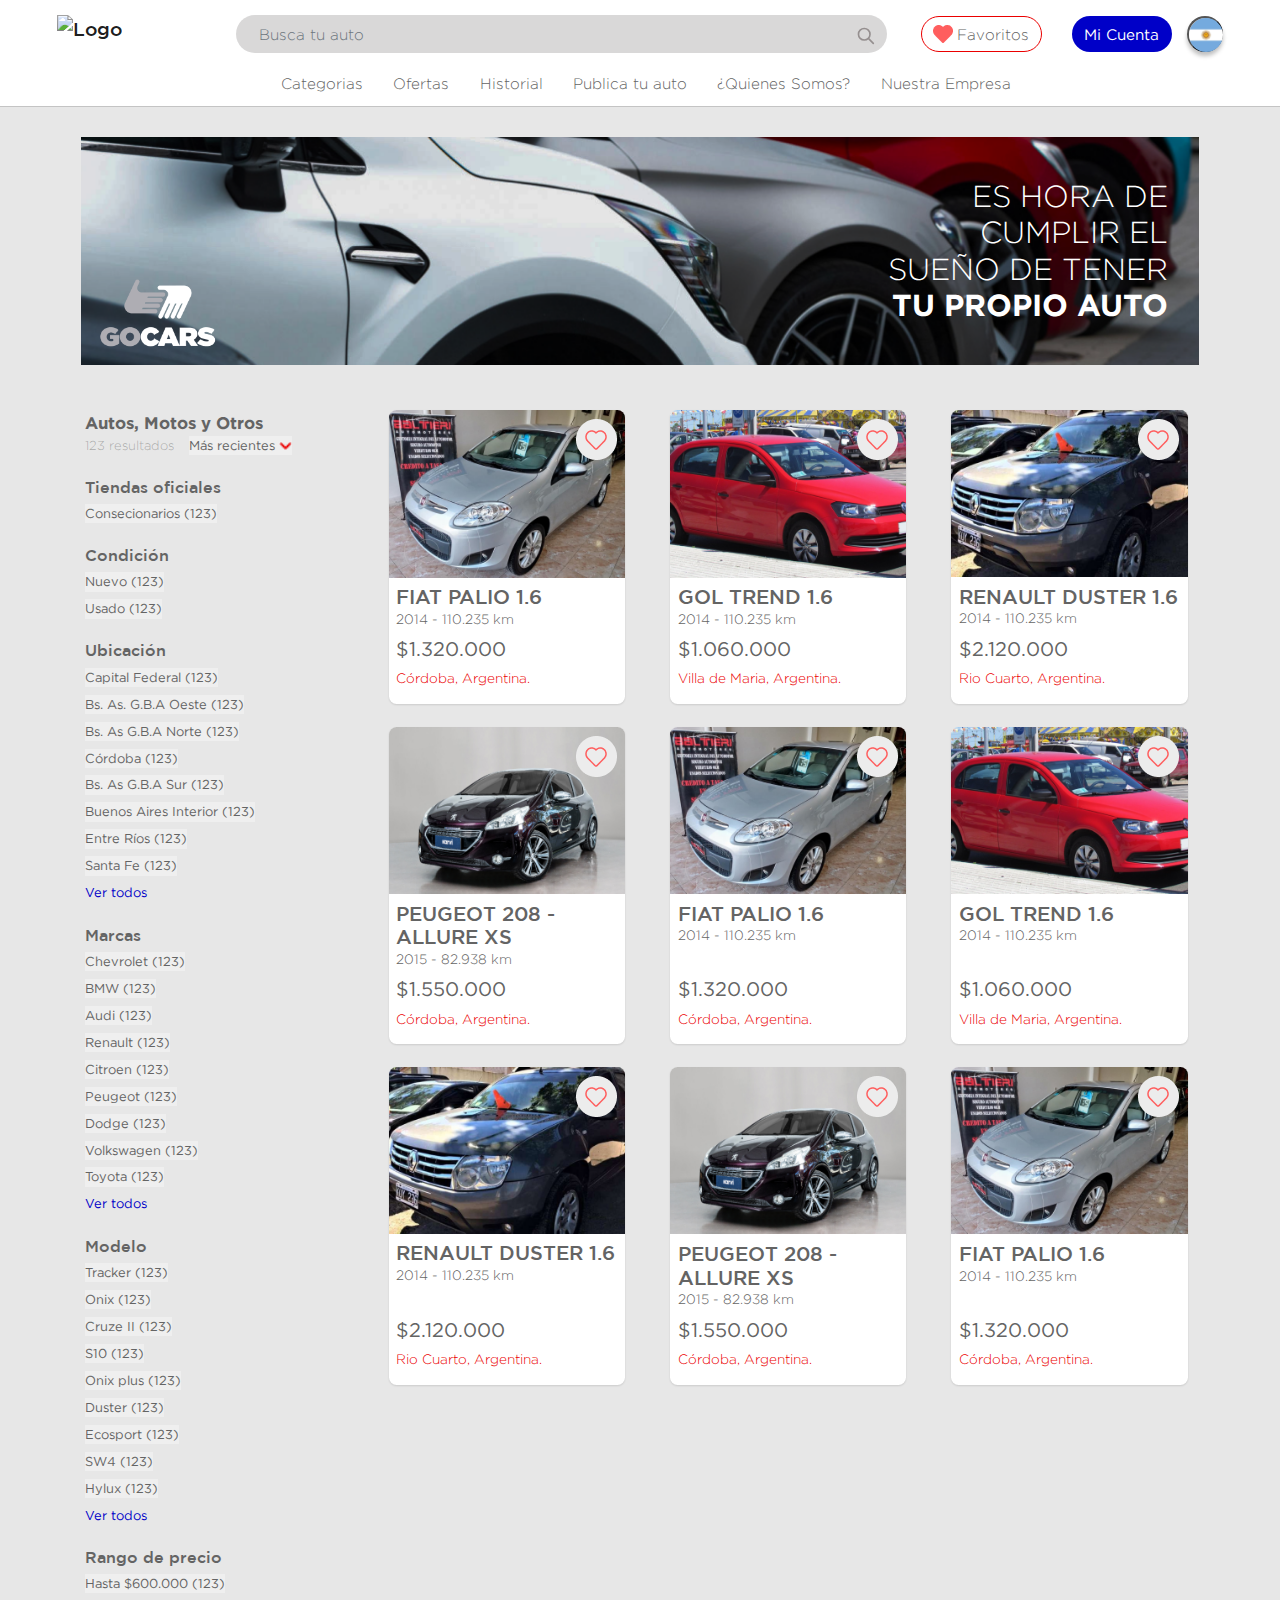
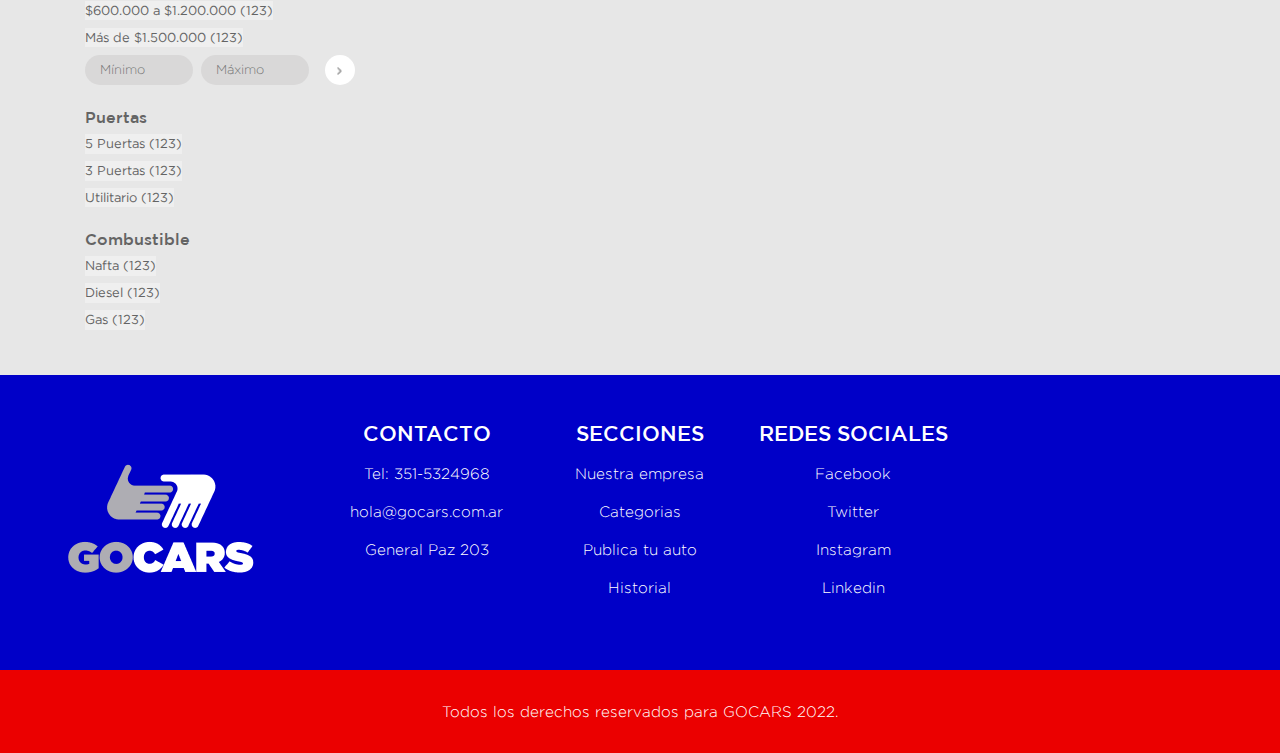
==== commit 74df4e09: "shoplist" ====
--- a/pages/shopList.html
+++ b/pages/shopList.html
@@ -678,8 +678,8 @@
                         <!-- Filtro -->
                     </div>
                 </div>
-                <div class="pe-lg-0 col-12 col-lg-9 row justify-content-center justify-content-lg-end mx-auto h-100">
-                    <div class="mb-3 mb-lg-4 mx-2 mx-lg-3 px-0 shadow-card card-publicaciones d-flex flex-column">
+                <div class="pe-lg-0 col-12 col-lg-9 row justify-content-start justify-content-lg-end mx-auto h-100">
+                    <a class="mb-3 mb-lg-4 mx-auto px-0 shadow-card card-publicaciones d-flex flex-column">
                         <button id="fav-no"
                             class="rounded-circle text-decoration-none btn p-0 m-lg-2 fav-icons position-absolute top-0 end-0">
                             <img src="../img/fav-no.png" alt="fav no" class="fav-no">
@@ -699,8 +699,8 @@
                         <p class="ubicacion-card px-2">
                             Córdoba, Argentina.
                         </p>
-                    </div>
-                    <div class="mb-3 mb-lg-4 mx-2 mx-lg-3 px-0 shadow-card card-publicaciones d-flex flex-column">
+                    </a>
+                    <a class="mb-3 mb-lg-4 mx-auto px-0 shadow-card card-publicaciones d-flex flex-column">
                         <button id="fav-no"
                             class="rounded-circle text-decoration-none btn p-0 m-lg-2 fav-icons position-absolute top-0 end-0">
                             <img src="../img/fav-no.png" alt="fav no" class="fav-no">
@@ -720,8 +720,8 @@
                         <p class="ubicacion-card px-2">
                             Villa de Maria, Argentina.
                         </p>
-                    </div>
-                    <div class="mb-3 mb-lg-4 mx-2 mx-lg-3 px-0 shadow-card card-publicaciones d-flex flex-column">
+                    </a>
+                    <a class="mb-3 mb-lg-4 mx-auto px-0 shadow-card card-publicaciones d-flex flex-column">
                         <button id="fav-no"
                             class="rounded-circle text-decoration-none btn p-0 m-lg-2 fav-icons position-absolute top-0 end-0">
                             <img src="../img/fav-no.png" alt="fav no" class="fav-no">
@@ -742,8 +742,8 @@
                         <p class="ubicacion-card px-2">
                             Rio Cuarto, Argentina.
                         </p>
-                    </div>
-                    <div class="mb-3 mb-lg-4 mx-2 mx-lg-3 px-0 shadow-card card-publicaciones d-flex flex-column">
+                    </a>
+                    <a class="mb-3 mb-lg-4 mx-auto px-0 shadow-card card-publicaciones d-flex flex-column">
                         <button id="fav-no"
                             class="rounded-circle text-decoration-none btn p-0 m-lg-2 fav-icons position-absolute top-0 end-0">
                             <img src="../img/fav-no.png" alt="fav no" class="fav-no">
@@ -764,8 +764,8 @@
                         <p class="ubicacion-card px-2">
                             Córdoba, Argentina.
                         </p>
-                    </div>
-                    <div class="mb-3 mb-lg-4 mx-2 mx-lg-3 px-0 shadow-card card-publicaciones d-flex flex-column">
+                    </a>
+                    <a class="mb-3 mb-lg-4 mx-auto px-0 shadow-card card-publicaciones d-flex flex-column">
                         <button id="fav-no"
                             class="rounded-circle text-decoration-none btn p-0 m-lg-2 fav-icons position-absolute top-0 end-0">
                             <img src="../img/fav-no.png" alt="fav no" class="fav-no">
@@ -785,8 +785,8 @@
                         <p class="ubicacion-card px-2">
                             Córdoba, Argentina.
                         </p>
-                    </div>
-                    <div class="mb-3 mb-lg-4 mx-2 mx-lg-3 px-0 shadow-card card-publicaciones d-flex flex-column">
+                    </a>
+                    <a class="mb-3 mb-lg-4 mx-auto px-0 shadow-card card-publicaciones d-flex flex-column">
                         <button id="fav-no"
                             class="rounded-circle text-decoration-none btn p-0 m-lg-2 fav-icons position-absolute top-0 end-0">
                             <img src="../img/fav-no.png" alt="fav no" class="fav-no">
@@ -806,8 +806,8 @@
                         <p class="ubicacion-card px-2">
                             Villa de Maria, Argentina.
                         </p>
-                    </div>
-                    <div class="mb-3 mb-lg-4 mx-2 mx-lg-3 px-0 shadow-card card-publicaciones d-flex flex-column">
+                    </a>
+                    <a class="mb-3 mb-lg-4 mx-auto px-0 shadow-card card-publicaciones d-flex flex-column">
                         <button id="fav-no"
                             class="rounded-circle text-decoration-none btn p-0 m-lg-2 fav-icons position-absolute top-0 end-0">
                             <img src="../img/fav-no.png" alt="fav no" class="fav-no">
@@ -828,8 +828,8 @@
                         <p class="ubicacion-card px-2">
                             Rio Cuarto, Argentina.
                         </p>
-                    </div>
-                    <div class="mb-3 mb-lg-4 mx-2 mx-lg-3 px-0 shadow-card card-publicaciones d-flex flex-column">
+                    </a>
+                    <a class="mb-3 mb-lg-4 mx-auto px-0 shadow-card card-publicaciones d-flex flex-column">
                         <button id="fav-no"
                             class="rounded-circle text-decoration-none btn p-0 m-lg-2 fav-icons position-absolute top-0 end-0">
                             <img src="../img/fav-no.png" alt="fav no" class="fav-no">
@@ -850,8 +850,8 @@
                         <p class="ubicacion-card px-2">
                             Córdoba, Argentina.
                         </p>
-                    </div>
-                    <div class="mb-3 mb-lg-4 mx-2 mx-lg-3 px-0 shadow-card card-publicaciones d-flex flex-column">
+                    </a>
+                    <a class="mb-3 mb-lg-4 mx-auto px-0 shadow-card card-publicaciones d-flex flex-column">
                         <button id="fav-no"
                             class="rounded-circle text-decoration-none btn p-0 m-lg-2 fav-icons position-absolute top-0 end-0">
                             <img src="../img/fav-no.png" alt="fav no" class="fav-no">
@@ -871,7 +871,7 @@
                         <p class="ubicacion-card px-2">
                             Córdoba, Argentina.
                         </p>
-                    </div>
+                    </a>
                 </div>
             </div>
         </div>
--- a/styles/main.css
+++ b/styles/main.css
@@ -414,6 +414,10 @@
   width: 28%;
   border-radius: 0.5rem;
   transition: all 0.1s ease;
+  text-decoration: none;
+}
+body .publicaciones-home .card-publicaciones {
+  width: 42%;
 }
 body .card-publicaciones img{
   border-radius:0.5rem 0.5rem 0 0;
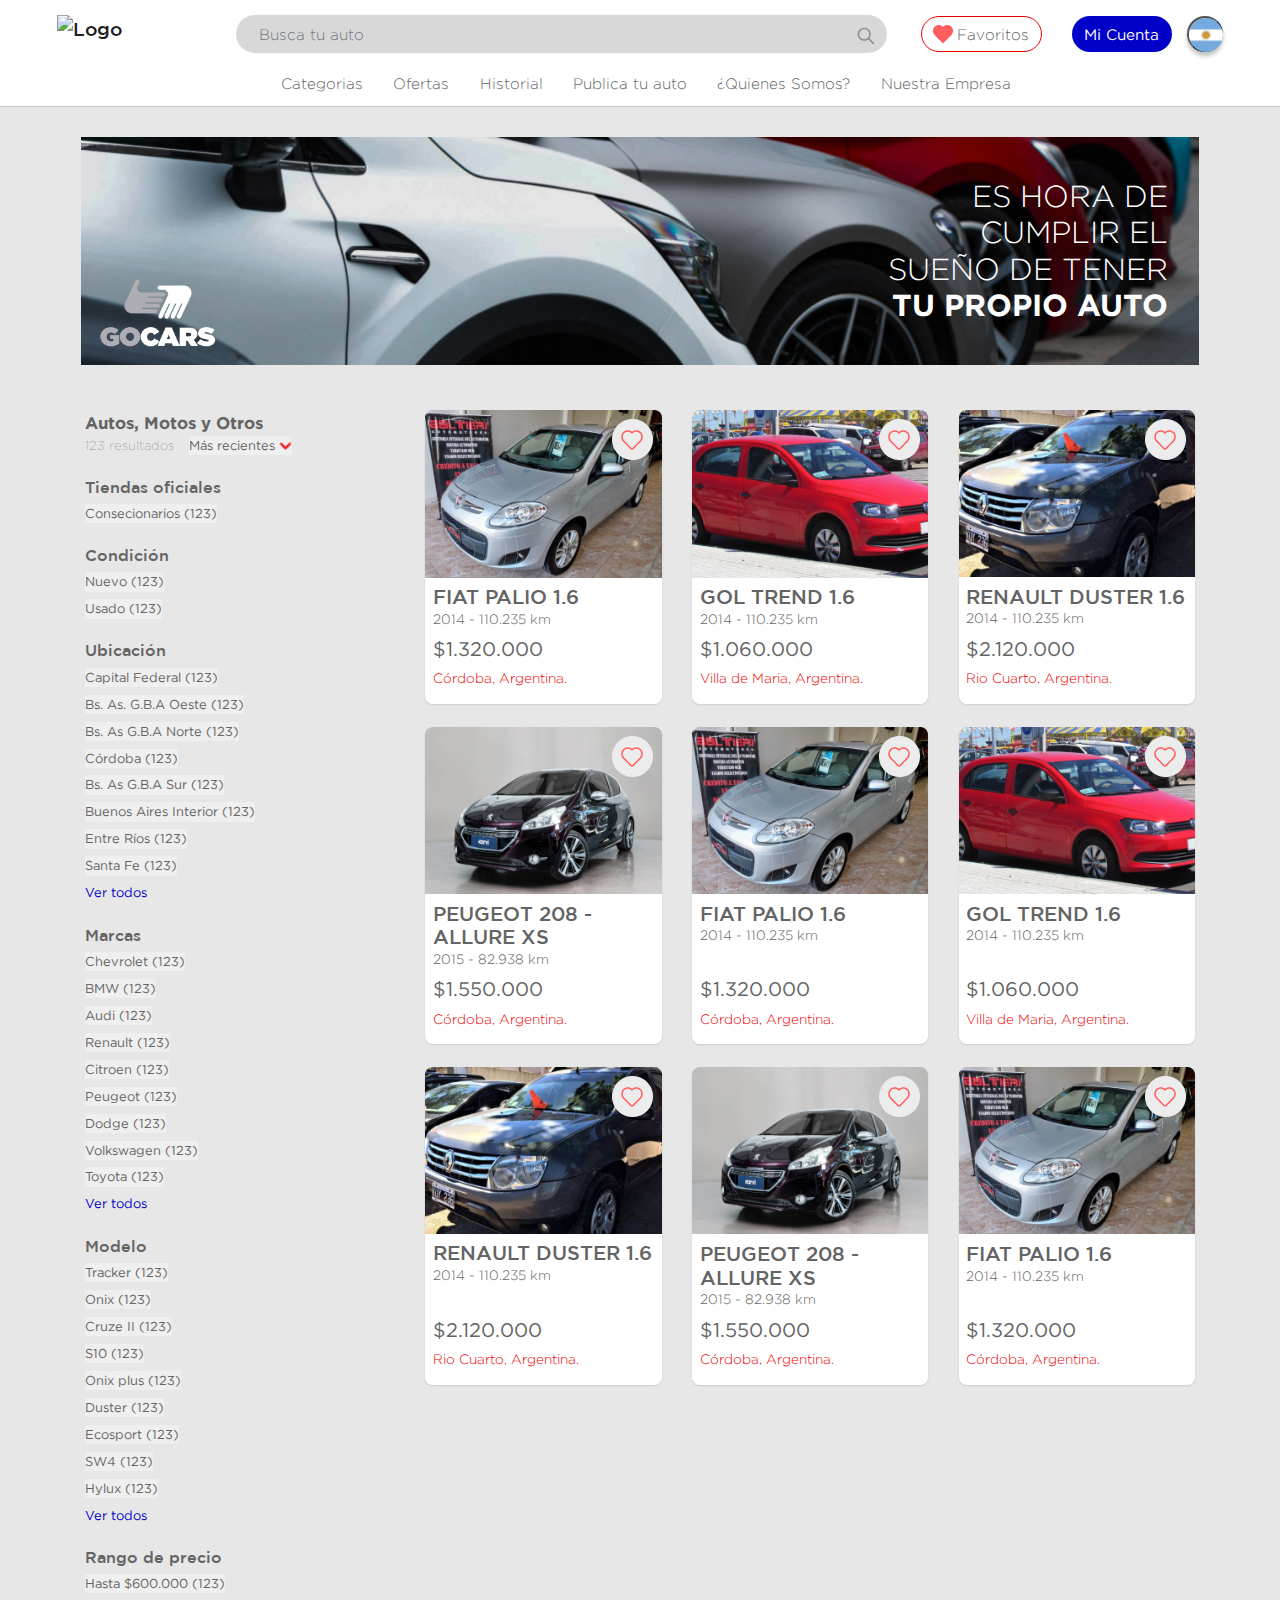
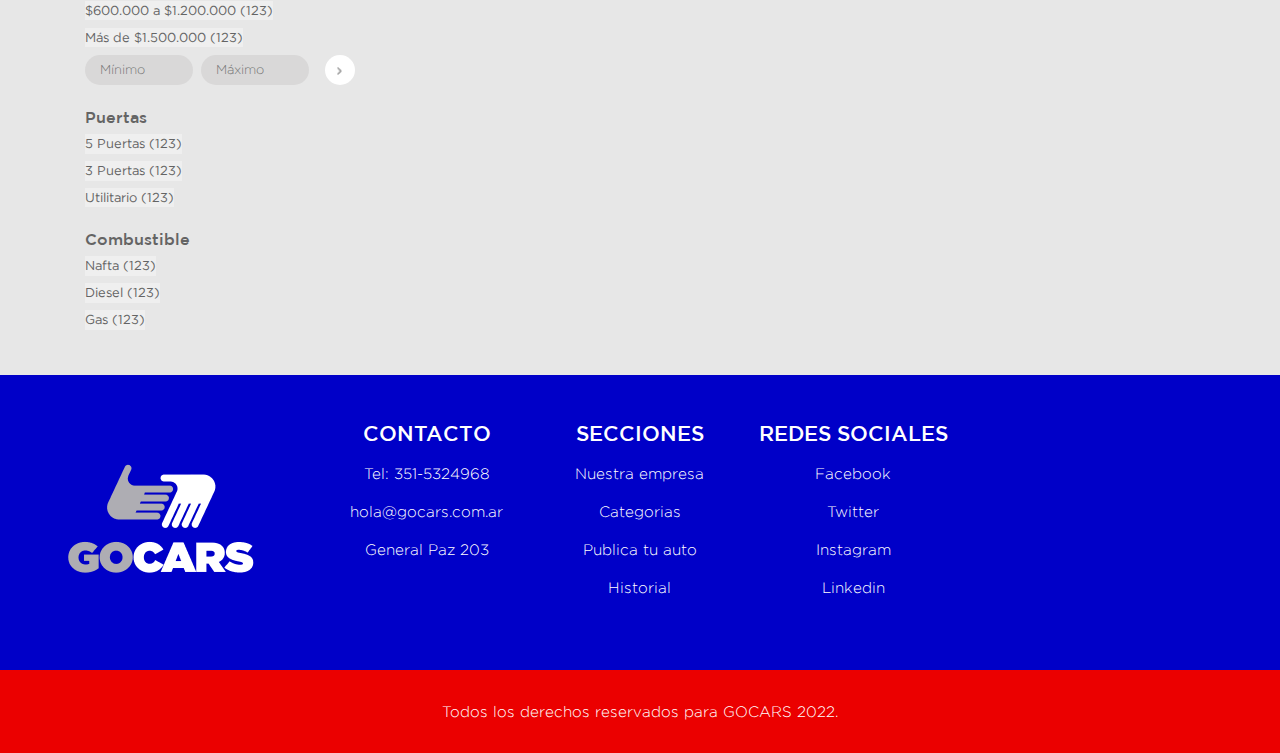
==== commit 08add2d5: "shoplist" ====
--- a/pages/shopList.html
+++ b/pages/shopList.html
@@ -678,8 +678,8 @@
                         <!-- Filtro -->
                     </div>
                 </div>
-                <div class="pe-lg-0 col-12 col-lg-9 row justify-content-start justify-content-lg-end mx-auto h-100">
-                    <a class="mb-3 mb-lg-4 mx-auto px-0 shadow-card card-publicaciones d-flex flex-column">
+                <div class="pe-lg-0 col-12 col-lg-9 row justify-content-center justify-content-lg-end mx-auto h-100">
+                    <a class="mb-3 mb-lg-4 mx-2 mx-lg-3 px-0 shadow-card card-publicaciones d-flex flex-column">
                         <button id="fav-no"
                             class="rounded-circle text-decoration-none btn p-0 m-lg-2 fav-icons position-absolute top-0 end-0">
                             <img src="../img/fav-no.png" alt="fav no" class="fav-no">
@@ -700,7 +700,7 @@
                             Córdoba, Argentina.
                         </p>
                     </a>
-                    <a class="mb-3 mb-lg-4 mx-auto px-0 shadow-card card-publicaciones d-flex flex-column">
+                    <a class="mb-3 mb-lg-4 mx-2 mx-lg-3 px-0 shadow-card card-publicaciones d-flex flex-column">
                         <button id="fav-no"
                             class="rounded-circle text-decoration-none btn p-0 m-lg-2 fav-icons position-absolute top-0 end-0">
                             <img src="../img/fav-no.png" alt="fav no" class="fav-no">
@@ -721,7 +721,7 @@
                             Villa de Maria, Argentina.
                         </p>
                     </a>
-                    <a class="mb-3 mb-lg-4 mx-auto px-0 shadow-card card-publicaciones d-flex flex-column">
+                    <a class="mb-3 mb-lg-4 mx-2 mx-lg-3 px-0 shadow-card card-publicaciones d-flex flex-column">
                         <button id="fav-no"
                             class="rounded-circle text-decoration-none btn p-0 m-lg-2 fav-icons position-absolute top-0 end-0">
                             <img src="../img/fav-no.png" alt="fav no" class="fav-no">
@@ -743,7 +743,7 @@
                             Rio Cuarto, Argentina.
                         </p>
                     </a>
-                    <a class="mb-3 mb-lg-4 mx-auto px-0 shadow-card card-publicaciones d-flex flex-column">
+                    <a class="mb-3 mb-lg-4 mx-2 mx-lg-3 px-0 shadow-card card-publicaciones d-flex flex-column">
                         <button id="fav-no"
                             class="rounded-circle text-decoration-none btn p-0 m-lg-2 fav-icons position-absolute top-0 end-0">
                             <img src="../img/fav-no.png" alt="fav no" class="fav-no">
@@ -765,7 +765,7 @@
                             Córdoba, Argentina.
                         </p>
                     </a>
-                    <a class="mb-3 mb-lg-4 mx-auto px-0 shadow-card card-publicaciones d-flex flex-column">
+                    <a class="mb-3 mb-lg-4 mx-2 mx-lg-3 px-0 shadow-card card-publicaciones d-flex flex-column">
                         <button id="fav-no"
                             class="rounded-circle text-decoration-none btn p-0 m-lg-2 fav-icons position-absolute top-0 end-0">
                             <img src="../img/fav-no.png" alt="fav no" class="fav-no">
@@ -786,7 +786,7 @@
                             Córdoba, Argentina.
                         </p>
                     </a>
-                    <a class="mb-3 mb-lg-4 mx-auto px-0 shadow-card card-publicaciones d-flex flex-column">
+                    <a class="mb-3 mb-lg-4 mx-2 mx-lg-3 px-0 shadow-card card-publicaciones d-flex flex-column">
                         <button id="fav-no"
                             class="rounded-circle text-decoration-none btn p-0 m-lg-2 fav-icons position-absolute top-0 end-0">
                             <img src="../img/fav-no.png" alt="fav no" class="fav-no">
@@ -807,7 +807,7 @@
                             Villa de Maria, Argentina.
                         </p>
                     </a>
-                    <a class="mb-3 mb-lg-4 mx-auto px-0 shadow-card card-publicaciones d-flex flex-column">
+                    <a class="mb-3 mb-lg-4 mx-2 mx-lg-3 px-0 shadow-card card-publicaciones d-flex flex-column">
                         <button id="fav-no"
                             class="rounded-circle text-decoration-none btn p-0 m-lg-2 fav-icons position-absolute top-0 end-0">
                             <img src="../img/fav-no.png" alt="fav no" class="fav-no">
@@ -829,7 +829,7 @@
                             Rio Cuarto, Argentina.
                         </p>
                     </a>
-                    <a class="mb-3 mb-lg-4 mx-auto px-0 shadow-card card-publicaciones d-flex flex-column">
+                    <a class="mb-3 mb-lg-4 mx-2 mx-lg-3 px-0 shadow-card card-publicaciones d-flex flex-column">
                         <button id="fav-no"
                             class="rounded-circle text-decoration-none btn p-0 m-lg-2 fav-icons position-absolute top-0 end-0">
                             <img src="../img/fav-no.png" alt="fav no" class="fav-no">
@@ -851,7 +851,7 @@
                             Córdoba, Argentina.
                         </p>
                     </a>
-                    <a class="mb-3 mb-lg-4 mx-auto px-0 shadow-card card-publicaciones d-flex flex-column">
+                    <a class="mb-3 mb-lg-4 mx-2 mx-lg-3 px-0 shadow-card card-publicaciones d-flex flex-column">
                         <button id="fav-no"
                             class="rounded-circle text-decoration-none btn p-0 m-lg-2 fav-icons position-absolute top-0 end-0">
                             <img src="../img/fav-no.png" alt="fav no" class="fav-no">
--- a/styles/main.css
+++ b/styles/main.css
@@ -824,6 +824,7 @@
       }
 }
 
+
 @media (max-width: 992px) {
   body .shop-list .card-publicaciones {
 width: 45%;  }
@@ -832,6 +833,9 @@
   body .shop-list .row{
     padding: 0;
   }
+  body .shop-list .card-publicaciones:last-of-type {
+    margin-right: auto !important;
+    margin-left: 3.3% !important; }
   
 }
 @media (max-width:	992px) {
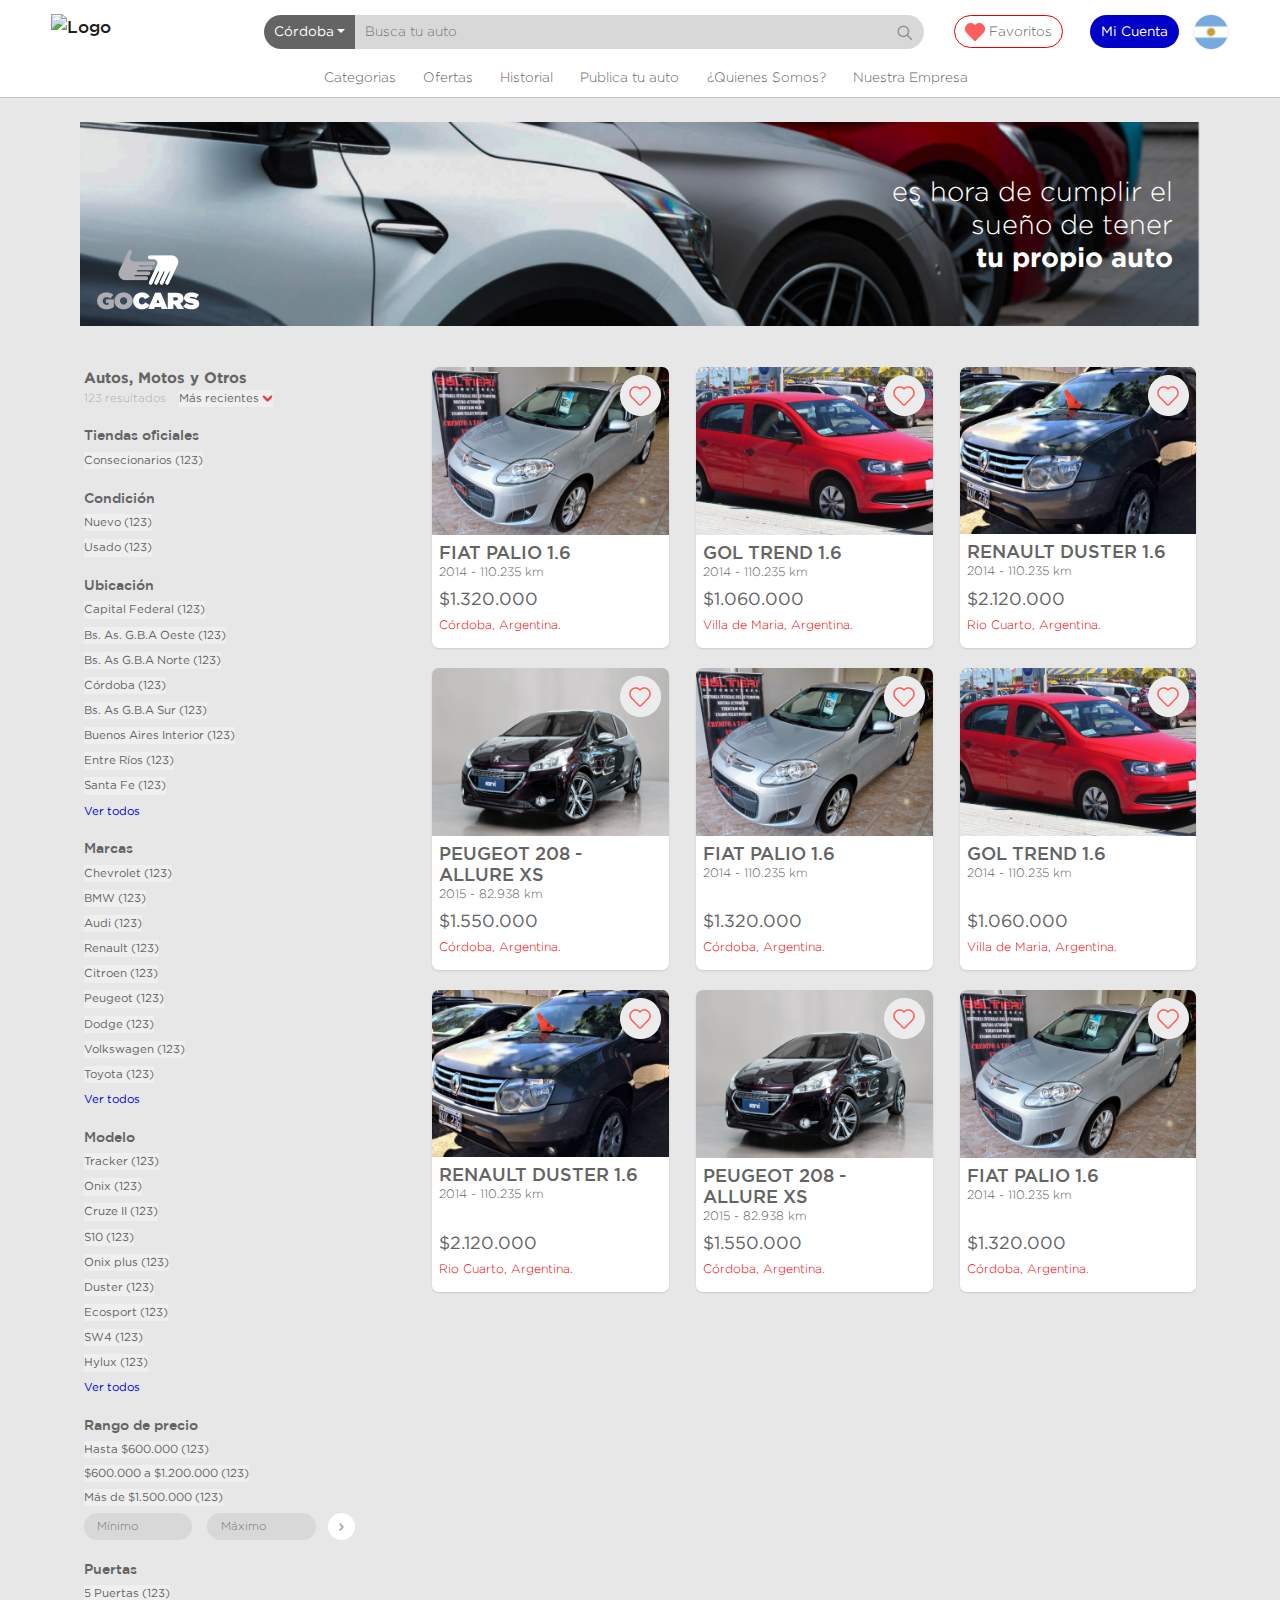
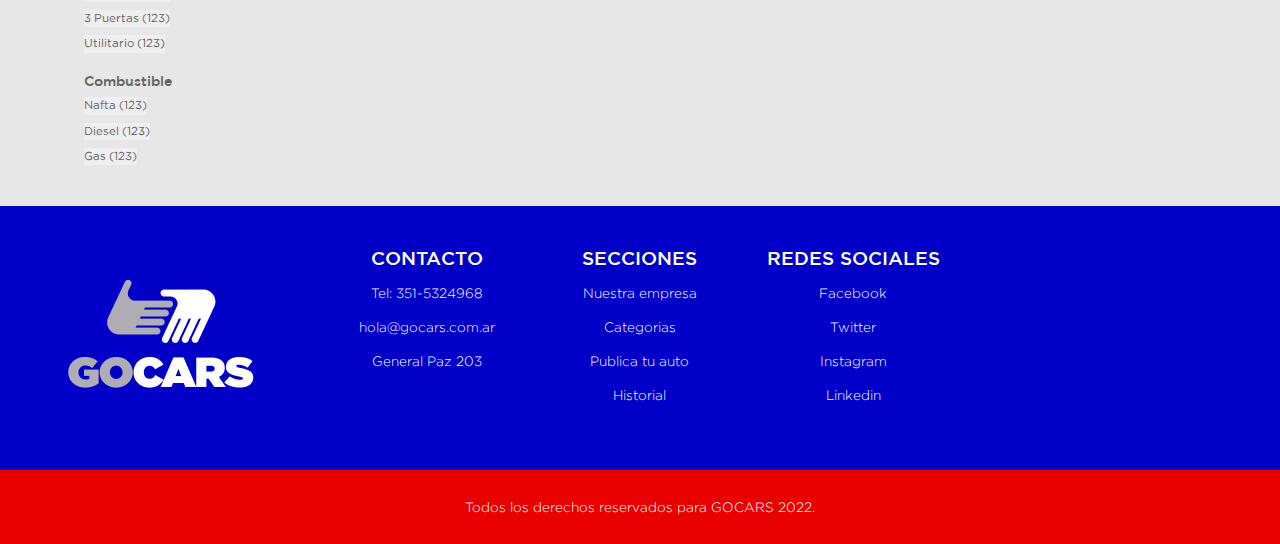
==== commit 3a981b72: "product page y mi cuenta" ====
--- a/pages/shopList.html
+++ b/pages/shopList.html
@@ -5,7 +5,7 @@
     <meta charset="utf-8">
     <meta http-equiv="X-UA-Compatible" content="IE=edge">
     <title>GoCars</title>
-    <meta name="viewport" content="width=device-width, initial-scale=1">
+    <meta name="viewport" content="width=device-width, initial-scale=1, maximum-scale=1.0, user-scalable=no">
     <link rel="stylesheet" href="../styles/main.css">
     <link rel="stylesheet" href="../styles/bootstrap.min.css">
 </head>
@@ -25,10 +25,19 @@
                     <div class="row align-items-center justify-content-end">
                         <div class="mt-4 mt-lg-0 col-12 col-lg-6 ms-auto">
                             <div class="input-group input-lg">
-                                <input type="text" class="ps-4 py-2 form-control" placeholder="Busca tu auto"
+                                <button
+                                    class="btn btn-select-nav rounded-end rounded-pill btn-outline-secondary dropdown-toggle"
+                                    type="button" data-bs-toggle="dropdown" aria-expanded="false">Córdoba</button>
+                                <ul class="dropdown-menu">
+                                    <li><a class="dropdown-item fw-lighter" href="#">CABA</a></li>
+                                    <li><a class="dropdown-item fw-lighter" href="#">Santa Fe</a></li>
+                                    <li><a class="dropdown-item fw-lighter" href="#">Entre Ríos</a></li>
+                                </ul>
+                                <input type="text" class="py-2 form-control" placeholder="Busca tu auto"
                                     aria-label="Busca tu auto" aria-describedby="button-addon2">
-                                <button class="btn lupa-nav" type="button" id="button-addon2"><svg class="" fill="none"
-                                        stroke="currentColor" viewBox="0 0 24 24" xmlns="http://www.w3.org/2000/svg">
+                                <button class="btn lupa-nav rounded-start rounded-pill" type="button"
+                                    id="button-addon2"><svg class="" fill="none" stroke="currentColor"
+                                        viewBox="0 0 24 24" xmlns="http://www.w3.org/2000/svg">
                                         <path stroke-linecap="round" stroke-linejoin="round" stroke-width="2"
                                             d="M21 21l-6-6m2-5a7 7 0 11-14 0 7 7 0 0114 0z"></path>
                                     </svg></button>
@@ -37,7 +46,7 @@
                         <button
                             class="mb-3 mb-lg-0 mx-auto ms-lg-4 me-lg-3 fav-btn rounded-pill col-12 col-lg-1 btn d-flex align-items-end justify-content-center"
                             type="submit"><img src="../img/fav.png" alt="fav" class="me-1 my-auto"> Favoritos</button>
-                        <button class="mb-3 mb-lg-0 mx-lg-3 mx-auto rounded-pill col-12 col-lg-1 btn" type="submit">Mi
+                        <button onclick="location.href='miCuenta.html'" class="mb-3 mb-lg-0 mx-lg-3 mx-auto rounded-pill col-12 col-lg-1 btn" type="submit">Mi
                             Cuenta</button>
                         <button class="col-12 col-lg-1 bandera-icon rounded-circle p-0"><img
                                 class="rounded-circle m-auto" src="../img/bandera.jpg" alt="nacionalidad"></button>
@@ -66,10 +75,19 @@
                 </div>
                 <div class="col-12  input d-lg-none mt-1 mt-lg-3 mx-0 px-0">
                     <div class="input-group">
-                        <input type="text" class="ps-4 py-2 form-control" placeholder="Busca tu auto"
+                        <button
+                            class="btn btn-select-nav rounded-end rounded-pill btn-outline-secondary dropdown-toggle"
+                            type="button" data-bs-toggle="dropdown" aria-expanded="false">Córdoba</button>
+                        <ul class="dropdown-menu">
+                            <li><a class="dropdown-item fw-lighter" href="#">CABA</a></li>
+                            <li><a class="dropdown-item fw-lighter" href="#">Santa Fe</a></li>
+                            <li><a class="dropdown-item fw-lighter" href="#">Entre Ríos</a></li>
+                        </ul>
+                        <input type="text" class="ps-3 py-2 form-control" placeholder="Busca tu auto"
                             aria-label="Busca tu auto" aria-describedby="button-addon2">
-                        <button class="btn lupa-nav" type="button" id="button-addon2"><svg class="" fill="none"
-                                stroke="currentColor" viewBox="0 0 24 24" xmlns="http://www.w3.org/2000/svg">
+                        <button class="btn lupa-nav rounded-start rounded-pill" type="button" id="button-addon2"><svg
+                                class="" fill="none" stroke="currentColor" viewBox="0 0 24 24"
+                                xmlns="http://www.w3.org/2000/svg">
                                 <path stroke-linecap="round" stroke-linejoin="round" stroke-width="2"
                                     d="M21 21l-6-6m2-5a7 7 0 11-14 0 7 7 0 0114 0z"></path>
                             </svg></button>
@@ -438,7 +456,7 @@
                         </div>
                         <!-- Filtro -->
                         <div class="mt-4">
-                            <h5 class="tipo-filtro" >Condición </h5>
+                            <h5 class="tipo-filtro">Condición </h5>
                         </div>
                         <div class="">
                             <div class=" mb-2">
@@ -454,7 +472,7 @@
                         </div>
                         <!-- Filtro -->
                         <div class="mt-4">
-                            <h5 class="tipo-filtro" >Ubicación </h5>
+                            <h5 class="tipo-filtro">Ubicación </h5>
                         </div>
                         <div class="">
                             <div class=" mb-2">
@@ -501,7 +519,7 @@
                         </div>
                         <!-- Filtro -->
                         <div class="mt-4">
-                            <h5 class="tipo-filtro" >Marcas</h5>
+                            <h5 class="tipo-filtro">Marcas</h5>
                         </div>
                         <div class="">
                             <div class=" mb-2">
@@ -553,7 +571,7 @@
                         </div>
                         <!-- Filtro -->
                         <div class="mt-4">
-                            <h5 class="tipo-filtro" >Modelo</h5>
+                            <h5 class="tipo-filtro">Modelo</h5>
                         </div>
                         <div class="">
                             <div class=" mb-2">
@@ -609,13 +627,13 @@
                         </div>
                         <div class="">
                             <div class="">
-                                <button class="rango-precios mb-2">
+                                <button class="rango-precios mb-2 d-block">
                                     <span>Hasta $600.000</span><span> (123)</span>
                                 </button>
-                                <button class="rango-precios mb-2">
+                                <button class="rango-precios mb-2 d-block">
                                     <span>$600.000 a $1.200.000</span><span> (123)</span>
                                 </button>
-                                <button class="rango-precios mb-2">
+                                <button class="rango-precios mb-2 d-block">
                                     <span>
                                         Más de $1.500.000</span><span> (123)</span>
                                 </button>
@@ -627,7 +645,7 @@
                                         placeholder="Máximo" enterkeyhint="go" rows="1"
                                         class="input-precio ms-1 rounded-pill px-3" maxlength="120">
                                     <button data-testid="submit-price" type="submit"
-                                        class="ms-auto submit-precio-filtro bg-white border-0 rounded-circle"
+                                        class="ms-1 submit-precio-filtro bg-white border-0 rounded-circle"
                                         aria-label="Aplicar"><img src="../img/submit-filtro-precio.png"
                                             alt="submit"></button>
                                 </div>
@@ -635,7 +653,7 @@
                         </div>
                         <!-- Filtro -->
                         <div class="mt-4">
-                            <h5 class="tipo-filtro" >Puertas</h5>
+                            <h5 class="tipo-filtro">Puertas</h5>
                         </div>
                         <div class="">
                             <div class=" mb-2">
@@ -679,9 +697,9 @@
                     </div>
                 </div>
                 <div class="pe-lg-0 col-12 col-lg-9 row justify-content-center justify-content-lg-end mx-auto h-100">
-                    <a class="mb-3 mb-lg-4 mx-2 mx-lg-3 px-0 shadow-card card-publicaciones d-flex flex-column">
+                    <a href="productPage.html" class="mb-3 mb-lg-4 mx-2 mx-lg-3 px-0 shadow-card card-publicaciones d-flex flex-column">
                         <button id="fav-no"
-                            class="rounded-circle text-decoration-none btn p-0 m-lg-2 fav-icons position-absolute top-0 end-0">
+                            class="rounded-circle text-decoration-none btn p-0 m-2 fav-icons position-absolute top-0 end-0">
                             <img src="../img/fav-no.png" alt="fav no" class="fav-no">
                         </button>
                         <button id="fav-si"
@@ -700,9 +718,9 @@
                             Córdoba, Argentina.
                         </p>
                     </a>
-                    <a class="mb-3 mb-lg-4 mx-2 mx-lg-3 px-0 shadow-card card-publicaciones d-flex flex-column">
+                    <a href="productPage.html" class="mb-3 mb-lg-4 mx-2 mx-lg-3 px-0 shadow-card card-publicaciones d-flex flex-column">
                         <button id="fav-no"
-                            class="rounded-circle text-decoration-none btn p-0 m-lg-2 fav-icons position-absolute top-0 end-0">
+                            class="rounded-circle text-decoration-none btn p-0 m-2 fav-icons position-absolute top-0 end-0">
                             <img src="../img/fav-no.png" alt="fav no" class="fav-no">
                         </button>
                         <button id="fav-si"
@@ -721,9 +739,9 @@
                             Villa de Maria, Argentina.
                         </p>
                     </a>
-                    <a class="mb-3 mb-lg-4 mx-2 mx-lg-3 px-0 shadow-card card-publicaciones d-flex flex-column">
+                    <a href="productPage.html" class="mb-3 mb-lg-4 mx-2 mx-lg-3 px-0 shadow-card card-publicaciones d-flex flex-column">
                         <button id="fav-no"
-                            class="rounded-circle text-decoration-none btn p-0 m-lg-2 fav-icons position-absolute top-0 end-0">
+                            class="rounded-circle text-decoration-none btn p-0 m-2 fav-icons position-absolute top-0 end-0">
                             <img src="../img/fav-no.png" alt="fav no" class="fav-no">
                         </button>
                         <button id="fav-si"
@@ -743,9 +761,9 @@
                             Rio Cuarto, Argentina.
                         </p>
                     </a>
-                    <a class="mb-3 mb-lg-4 mx-2 mx-lg-3 px-0 shadow-card card-publicaciones d-flex flex-column">
+                    <a href="productPage.html" class="mb-3 mb-lg-4 mx-2 mx-lg-3 px-0 shadow-card card-publicaciones d-flex flex-column">
                         <button id="fav-no"
-                            class="rounded-circle text-decoration-none btn p-0 m-lg-2 fav-icons position-absolute top-0 end-0">
+                            class="rounded-circle text-decoration-none btn p-0 m-2 fav-icons position-absolute top-0 end-0">
                             <img src="../img/fav-no.png" alt="fav no" class="fav-no">
                         </button>
                         <button id="fav-si"
@@ -765,9 +783,9 @@
                             Córdoba, Argentina.
                         </p>
                     </a>
-                    <a class="mb-3 mb-lg-4 mx-2 mx-lg-3 px-0 shadow-card card-publicaciones d-flex flex-column">
+                    <a href="productPage.html" class="mb-3 mb-lg-4 mx-2 mx-lg-3 px-0 shadow-card card-publicaciones d-flex flex-column">
                         <button id="fav-no"
-                            class="rounded-circle text-decoration-none btn p-0 m-lg-2 fav-icons position-absolute top-0 end-0">
+                            class="rounded-circle text-decoration-none btn p-0 m-2 fav-icons position-absolute top-0 end-0">
                             <img src="../img/fav-no.png" alt="fav no" class="fav-no">
                         </button>
                         <button id="fav-si"
@@ -786,9 +804,9 @@
                             Córdoba, Argentina.
                         </p>
                     </a>
-                    <a class="mb-3 mb-lg-4 mx-2 mx-lg-3 px-0 shadow-card card-publicaciones d-flex flex-column">
+                    <a href="productPage.html" class="mb-3 mb-lg-4 mx-2 mx-lg-3 px-0 shadow-card card-publicaciones d-flex flex-column">
                         <button id="fav-no"
-                            class="rounded-circle text-decoration-none btn p-0 m-lg-2 fav-icons position-absolute top-0 end-0">
+                            class="rounded-circle text-decoration-none btn p-0 m-2 fav-icons position-absolute top-0 end-0">
                             <img src="../img/fav-no.png" alt="fav no" class="fav-no">
                         </button>
                         <button id="fav-si"
@@ -807,9 +825,9 @@
                             Villa de Maria, Argentina.
                         </p>
                     </a>
-                    <a class="mb-3 mb-lg-4 mx-2 mx-lg-3 px-0 shadow-card card-publicaciones d-flex flex-column">
+                    <a href="productPage.html" class="mb-3 mb-lg-4 mx-2 mx-lg-3 px-0 shadow-card card-publicaciones d-flex flex-column">
                         <button id="fav-no"
-                            class="rounded-circle text-decoration-none btn p-0 m-lg-2 fav-icons position-absolute top-0 end-0">
+                            class="rounded-circle text-decoration-none btn p-0 m-2 fav-icons position-absolute top-0 end-0">
                             <img src="../img/fav-no.png" alt="fav no" class="fav-no">
                         </button>
                         <button id="fav-si"
@@ -829,9 +847,9 @@
                             Rio Cuarto, Argentina.
                         </p>
                     </a>
-                    <a class="mb-3 mb-lg-4 mx-2 mx-lg-3 px-0 shadow-card card-publicaciones d-flex flex-column">
+                    <a href="productPage.html" class="mb-3 mb-lg-4 mx-2 mx-lg-3 px-0 shadow-card card-publicaciones d-flex flex-column">
                         <button id="fav-no"
-                            class="rounded-circle text-decoration-none btn p-0 m-lg-2 fav-icons position-absolute top-0 end-0">
+                            class="rounded-circle text-decoration-none btn p-0 m-2 fav-icons position-absolute top-0 end-0">
                             <img src="../img/fav-no.png" alt="fav no" class="fav-no">
                         </button>
                         <button id="fav-si"
@@ -851,9 +869,9 @@
                             Córdoba, Argentina.
                         </p>
                     </a>
-                    <a class="mb-3 mb-lg-4 mx-2 mx-lg-3 px-0 shadow-card card-publicaciones d-flex flex-column">
+                    <a href="productPage.html" class="mb-3 mb-lg-4 mx-2 mx-lg-3 px-0 shadow-card card-publicaciones d-flex flex-column">
                         <button id="fav-no"
-                            class="rounded-circle text-decoration-none btn p-0 m-lg-2 fav-icons position-absolute top-0 end-0">
+                            class="rounded-circle text-decoration-none btn p-0 m-2 fav-icons position-absolute top-0 end-0">
                             <img src="../img/fav-no.png" alt="fav no" class="fav-no">
                         </button>
                         <button id="fav-si"
@@ -880,7 +898,7 @@
     <footer>
         <div class="row pt-5 pb-4 py-lg-5 mx-0">
             <div class="d-none d-lg-flex col-lg-3 col-12 justify-content-center align-items-center">
-                <img src="../img/logo-byn.png" alt="" class="img-fluid">
+                <img src="../img/logo-byn.png" alt="logo" class="img-fluid">
             </div>
             <div class="col-12 col-lg-2 text-center d-flex flex-column justify-content-start">
                 <h4 class="">
@@ -914,7 +932,7 @@
                     style="border:0;" allowfullscreen="" loading="lazy"></iframe>
             </div>
             <div class="d-lg-none col-12 d-flex justify-content-center align-items-center me-2">
-                <img src="../img/logo-byn.png" alt="" class="img-fluid">
+                <img src="../img/logo-byn.png" alt="logo" class="img-fluid">
             </div>
         </div>
         <div class="derechos py-3">
--- a/styles/main.css
+++ b/styles/main.css
@@ -29,8 +29,8 @@
 }
 
 html {
-  box-sizing: border-box ;
-  font-size: 95% !important;
+  box-sizing: border-box;
+  font-size: 85% !important;
 }
 
 *,
@@ -65,22 +65,23 @@
   border-radius: 0.5rem !important;
 }
 body .shadow-card {
-  -webkit-transition: all .1s ease-in-out;
-  transition: all .1s ease-in-out;
-  transition: all .1s ease-in-out;
-  transition: all .1s ease-in-out,-webkit-box-shadow .1s ease-in-out;
-  -webkit-box-shadow: 0 1px 2px 0 rgba(0,0,0,.12);
-box-shadow: 0 1px 2px 0 rgba(0,0,0,.12);
+  -webkit-transition: all 0.1s ease-in-out;
+  transition: all 0.1s ease-in-out;
+  transition: all 0.1s ease-in-out;
+  transition: all 0.1s ease-in-out, -webkit-box-shadow 0.1s ease-in-out;
+  -webkit-box-shadow: 0 1px 2px 0 rgba(0, 0, 0, 0.12);
+  box-shadow: 0 1px 2px 0 rgba(0, 0, 0, 0.12);
 }
 body .shadow-card:hover {
-  -webkit-box-shadow: 0 1px 7px 0 rgba(0,0,0,.18);
-  box-shadow: 0 1px 7px 0 rgba(0,0,0,.20);
+  -webkit-box-shadow: 0 1px 7px 0 rgba(0, 0, 0, 0.18);
+  box-shadow: 0 1px 7px 0 rgba(0, 0, 0, 0.2);
 }
 /* NAVBAR */
 body .navbar {
   background-color: white;
 }
-body .navbar button{
+
+body .navbar button {
   font-size: 100%;
 }
 
@@ -88,17 +89,17 @@
   max-height: 6rem !important;
 }
 @media (max-width: 1130px) {
-  body .navbar .logo-nav{
+  body .navbar .logo-nav {
     height: 5rem !important;
   }
 }
 @media (max-width: 1050px) {
-  body .navbar .logo-nav{
+  body .navbar .logo-nav {
     height: 4rem !important;
   }
 }
-@media (min-width:	992px) {
-  body .navbar button{
+@media (min-width: 992px) {
+  body .navbar button {
     width: auto;
   }
 }
@@ -108,10 +109,9 @@
 }
 body .navbar .lupa-nav:hover svg {
   transform: scale(1.1);
-
 }
 body .navbar .lupa-nav:hover svg:active {
-  transform: scale(1.0) !important;
+  transform: scale(1) !important;
 }
 body .navbar .lupa-nav:hover {
   transform: none !important;
@@ -139,15 +139,18 @@
     display: none !important;
   }
 }
-body .navbar .input-group button {
+body .navbar .input-group .dropdown-item:focus,
+body .navbar .input-group .dropdown-item:hover {
+  background-color: #d9d8d8;
+}
+body .navbar .input-group .btn-select-nav {
+  border: none;
+  color: white;
+  background-color: #646464;
+}
+body .navbar .input-group button:last-of-type {
   width: 2.8rem;
   color: #958f8f;
-  -webkit-border-top-right-radius: 500000000px;
-  -webkit-border-bottom-right-radius: 500000000px;
-  -moz-border-radius-topright: 500000000px;
-  -moz-border-radius-bottomright: 500000000px;
-  border-top-right-radius: 500000000px;
-  border-bottom-right-radius: 500000000px;
   border: none;
   background-color: #d9d8d8;
 }
@@ -155,20 +158,13 @@
 body .navbar .bandera-icon {
   height: 36px;
   width: 36px;
-  box-shadow: 0px 4px 4px rgba(0, 0, 0, 0.25);
-  background: rgb(185, 180, 180);
-  background: linear-gradient(
-    140deg,
-    rgba(185, 180, 180, 1) 0%,
-    rgba(255, 255, 255, 0.7287115529805672) 100%
-  );
+  border: none;
 }
 @media (max-width: 992px) {
   body .navbar .bandera-icon {
     margin: 0 auto !important;
     width: auto !important;
   }
-  
 }
 body .navbar .bandera-icon img {
   height: 34px;
@@ -196,7 +192,7 @@
 body .navbar .enlaces-nav {
   margin-right: 4%;
 }
-@media (max-width:	992px) {
+@media (max-width: 992px) {
   body .navbar .enlaces-nav {
     margin-right: 0;
   }
@@ -213,7 +209,7 @@
   color: var(--azul);
 }
 body .navbar .enlace-nav:active {
-  transform: scale(1.0);
+  transform: scale(1);
 }
 .navbar > .container,
 .navbar > .container-fluid,
@@ -237,46 +233,45 @@
   border-radius: 1rem;
   margin-top: 8.7rem;
 }
-@media (max-width:	992px) {
+@media (max-width: 992px) {
   body div .carousel {
     margin-top: 9.5rem;
   }
-  body 
-}
-body div .carousel h4{
+}
+body div .carousel h4 {
   color: #0000c8;
 }
-body div .carousel h3{
+body div .carousel h3 {
   color: #000000;
   font-size: 2.5rem;
   font-weight: 600;
   text-transform: none;
 }
-body div .carousel p{
-  color: #89888A;
+body div .carousel p {
+  color: #89888a;
   font-size: 1.2rem;
   font-weight: 100;
 }
 body div .carousel .banner1 {
-background-image: url(../img/Banner\ 1.png);
-background-position: center;
-background-repeat: no-repeat;
-background-size: cover;
-padding: 16rem 7rem;
+  background-image: url(../img/Banner\ 1.png);
+  background-position: center;
+  background-repeat: no-repeat;
+  background-size: cover;
+  padding: 16rem 7rem;
 }
 body div .carousel .banner2 {
-background-image: url(../img/Banner\ 2.png);
-background-position: center;
-background-repeat: no-repeat;
-background-size: cover;
-padding: 16rem 7rem;
+  background-image: url(../img/Banner\ 2.png);
+  background-position: center;
+  background-repeat: no-repeat;
+  background-size: cover;
+  padding: 16rem 7rem;
 }
 body div .carousel .banner3 {
-background-image: url(../img/Banner\ 3.png);
-background-position: center;
-background-repeat: no-repeat;
-background-size: cover;
-padding: 16rem 7rem;
+  background-image: url(../img/Banner\ 3.png);
+  background-position: center;
+  background-repeat: no-repeat;
+  background-size: cover;
+  padding: 16rem 7rem;
 }
 body div .carousel button:hover {
   box-shadow: none !important;
@@ -291,28 +286,29 @@
   body div .carousel .carousel-indicators {
     margin-bottom: 5px;
   }
-  body div .carousel h4{
-font-size: 1rem;  }
-  body div .carousel h3{
+  body div .carousel h4 {
+    font-size: 1rem;
+  }
+  body div .carousel h3 {
     font-size: 1.5rem;
   }
-  body div .carousel p{
-    font-size: .8rem;
+  body div .carousel p {
+    font-size: 0.8rem;
   }
   body div .carousel .banner1 {
-  background-image: url(../img/Banner\ 1.png);
-  background-size: cover;
-  padding: 3rem 2rem;
+    background-image: url(../img/Banner\ 1.png);
+    background-size: cover;
+    padding: 3rem 2rem;
   }
   body div .carousel .banner2 {
-  background-image: url(../img/Banner\ 2.png);
-  background-size: cover;
-  padding: 3rem 2rem;
+    background-image: url(../img/Banner\ 2.png);
+    background-size: cover;
+    padding: 3rem 2rem;
   }
   body div .carousel .banner3 {
-  background-image: url(../img/Banner\ 3.png);
-  background-size: cover;
-  padding: 3rem 2rem;
+    background-image: url(../img/Banner\ 3.png);
+    background-size: cover;
+    padding: 3rem 2rem;
   }
 }
 body div .carousel .carousel-indicators [data-bs-target] {
@@ -361,7 +357,7 @@
 } */
 
 /* DESTACADOS HOME */
-body h3 {
+body .index h3 {
   font-size: 150%;
   color: #646464;
   font-weight: 500;
@@ -405,7 +401,6 @@
 body .publicaciones-home {
   display: flex !important;
   overflow-x: auto !important;
-
 }
 
 body .card-publicaciones {
@@ -419,18 +414,18 @@
 body .publicaciones-home .card-publicaciones {
   width: 42%;
 }
-body .card-publicaciones img{
-  border-radius:0.5rem 0.5rem 0 0;
-}
-body .card-publicaciones .datos-card{
-margin-bottom: 0.5rem;
-}
-body .card-publicaciones .nombre-card{
+body .card-publicaciones img {
+  border-radius: 0.5rem 0.5rem 0 0;
+}
+body .card-publicaciones .datos-card {
+  margin-bottom: 0.5rem;
+}
+body .card-publicaciones .nombre-card {
   font-size: 130%;
-margin-bottom: 0;
-font-weight: 500;
-}
-body .card-publicaciones .precio-card{
+  margin-bottom: 0;
+  font-weight: 500;
+}
+body .card-publicaciones .precio-card {
   font-size: 130%;
 }
 body .card-publicaciones:hover {
@@ -442,10 +437,10 @@
   padding: 0.5rem;
   border: none;
 }
-@media (max-width:	992px) {
+@media (max-width: 992px) {
   body .fav-icons {
     transform: scale(0.8);
-    }    
+  }
 }
 .nombre-card {
   color: #646464;
@@ -466,8 +461,6 @@
   font-weight: 100;
   font-size: 90%;
 }
-
-
 
 /* NUESTRA EMPRESA HOME */
 body .nuestra-empresa {
@@ -513,7 +506,7 @@
 
 /* MARCAS HOME */
 body .marcas {
-overflow-x: auto !important;
+  overflow-x: auto !important;
 }
 body .marcas div div {
   width: 7rem;
@@ -554,7 +547,12 @@
   font-size: 110%;
 }
 body .publicidad-home .row .publi1 {
-  background: linear-gradient(3.58deg, #000000 -1.86%, rgba(255, 255, 255, 0) 27.3%), url("../img/publi1.png");
+  background: linear-gradient(
+      3.58deg,
+      #000000 -1.86%,
+      rgba(255, 255, 255, 0) 27.3%
+    ),
+    url("../img/publi1.png");
   background-repeat: no-repeat;
   background-position: center;
   background-size: cover;
@@ -564,7 +562,12 @@
 body .publicidad-home .row .publi2 {
   height: 14rem;
   width: 49%;
-  background: linear-gradient(90.64deg, #000000 0.55%, rgba(255, 255, 255, 0) 31.05%), url("../img/publi2.png");
+  background: linear-gradient(
+      90.64deg,
+      #000000 0.55%,
+      rgba(255, 255, 255, 0) 31.05%
+    ),
+    url("../img/publi2.png");
   background-repeat: no-repeat;
   background-position: center;
   background-size: cover;
@@ -577,12 +580,10 @@
   body .publicidad-home .row .publi2 {
     width: 100%;
     border-radius: 0 !important;
-
   }
   body .publicidad-home .row .publi3 {
     background-image: url("../img/publicidad-mobile.png");
     border-radius: 0 !important;
-
   }
 }
 
@@ -597,39 +598,39 @@
   body .publicidad-home .row .publi3 {
     background-image: url("../img/publicidad-mobile.png");
   }
-  body .publicidad-home .row .publi3 img{
+  body .publicidad-home .row .publi3 img {
     width: 30%;
   }
 }
-body .publicidad-home .row .publi3 h3{
+body .publicidad-home .row .publi3 h3 {
   font-weight: 100;
   font-size: 2.4rem;
 }
-@media (max-width:	500px) {
-  body .publicidad-home .row .publi3 h3{
+@media (max-width: 500px) {
+  body .publicidad-home .row .publi3 h3 {
     font-size: 1.8rem;
   }
 }
-body .publicidad-home .row .publi3 h3 span{
- font-weight: 800;
+body .publicidad-home .row .publi3 h3 span {
+  font-weight: 800;
 }
 @media (min-width: 992px) {
-  body .publicidad-home .row .publi3 h3{
+  body .publicidad-home .row .publi3 h3 {
     width: 30% !important;
   }
 }
 @media (max-width: 450px) {
-  body .publicidad-home .row .publi3 h3{
-font-size: 200%;
+  body .publicidad-home .row .publi3 h3 {
+    font-size: 200%;
   }
 }
 /* FOOTER */
-footer .row{
+footer .row {
   background-color: var(--azul);
   color: white;
   font-weight: 100;
 }
-footer h4{
+footer h4 {
   background-color: var(--azul);
   color: white;
   font-weight: 500;
@@ -637,30 +638,32 @@
   margin-bottom: 1rem;
   font-size: 140%;
 }
-footer a{
+footer a {
   color: white;
   font-weight: 100;
   text-decoration: none;
   transition: all 0.1s ease;
   font-size: 100%;
 }
-footer a:hover{
+footer a:hover {
   transform: scale(1.05);
   color: white;
 }
-footer a:active{
+footer a:active {
   transform: scale(1);
 }
 footer iframe {
   height: 13rem;
 }
-@media (max-width: 1293px	) {
+@media (max-width: 1293px) {
   footer iframe {
-transform: scale(0.8);  }
-}
-@media (max-width: 1193px	) {
+    transform: scale(0.8);
+  }
+}
+@media (max-width: 1193px) {
   footer iframe {
-transform: scale(0.6);  }
+    transform: scale(0.6);
+  }
 }
 footer .derechos {
   background-color: var(--rojo);
@@ -671,95 +674,104 @@
 
 /* SHOP LIST */
 body .nav-shop {
-  border-bottom: 1px solid #C4C4C4;
-}
-
-body .filtros-sm{
+  border-bottom: 1px solid #c4c4c4;
+}
+
+body .filtros-sm {
   position: fixed;
   z-index: 9;
-  top: 13.5%;
+  top: 8rem;
   left: 0;
-  
-}
-@media (min-width:	992px) {
-  body .filtros-sm{
+}
+@media (min-width: 992px) {
+  body .filtros-sm {
     position: static;
   }
 }
-body #collapseFiltros{
-  border-bottom: 1px solid #C4C4C4; 
+body #collapseFiltros {
+  border-bottom: 1px solid #c4c4c4;
 }
 body .filtrar-por {
   font-size: 100%;
   font-weight: 700;
   color: #646464;
 }
-body .filtros-sm .d-flex button{
+body .filtros-sm .d-flex button {
   background-color: white;
-  border-bottom: 1px solid #C4C4C4;
+  border-bottom: 1px solid #c4c4c4;
   width: 100%;
   font-weight: 100 !important;
 }
 
-body .filtros-sm .d-flex button span:first-of-type{
+body .filtros-sm .d-flex button span:first-of-type {
   color: var(--rojo);
 }
-body .filtros-sm .d-flex button span:nth-child(2){
+body .filtros-sm .d-flex button span:nth-child(2) {
   color: rgba(100, 100, 100, 0.54);
 }
-body .filtros-sm .tipo-filtro{
+body .filtros-sm .tipo-filtro {
   background-color: white;
-border-bottom: 1px solid #C4C4C4;
-width: 85%;
-}
-body .filtros-sm .collapse, body .filtros-sm .collapsing{
-background-color: rgba(196, 196, 196, 0.18);
-width: 85%;
-}
-body .filtros-sm .collapse .form-check-label, body .filtros-sm .collapsing .form-check-label{
-font-weight: 100;
-color: #646464;
-}
-body .filtros-sm .collapse .form-check-label span, body .filtros-sm .collapsing .form-check-label span{
-font-weight: 100;
-color: #949494;
-}
-body .filtros-sm .collapse .ver-todos-filtro, body .filtros-sm .collapsing .ver-todos-filtro{
-font-weight: 100;
-color: var(--azul) !important;
-}
-body .filtros-sm .collapse .submit-precio-filtro img, body .filtros-sm .collapsing .submit-precio-filtro img,
-body .filtros img{
-width: 0.35rem;
-height: 0.58rem;
-}
-body .filtros-sm .collapse .submit-precio-filtro, body .filtros-sm .collapsing .submit-precio-filtro, body .filtros .submit-precio-filtro{
-width: 2rem;
-height: 2rem;
-}
-body .filtros-sm .collapse .rango-precios span, body .filtros-sm .collapsing .rango-precios span{
-  font-weight: 100;
-  color: #646464;
-}
-body .filtros-sm .collapse .rango-precios span:last-child, body .filtros-sm .collapsing .rango-precios span:last-child{
+  border-bottom: 1px solid #c4c4c4;
+  width: 85%;
+}
+body .filtros-sm .collapse,
+body .filtros-sm .collapsing {
+  background-color: rgba(196, 196, 196, 0.18);
+  width: 85%;
+}
+body .filtros-sm .collapse .form-check-label,
+body .filtros-sm .collapsing .form-check-label {
+  font-weight: 100;
+  color: #646464;
+}
+body .filtros-sm .collapse .form-check-label span,
+body .filtros-sm .collapsing .form-check-label span {
   font-weight: 100;
   color: #949494;
 }
-
-body .filtros-sm .collapse .form-check-input:checked, body .filtros-sm .collapsing .form-check-input:checked {
+body .filtros-sm .collapse .ver-todos-filtro,
+body .filtros-sm .collapsing .ver-todos-filtro {
+  font-weight: 100;
+  color: var(--azul) !important;
+}
+body .filtros-sm .collapse .submit-precio-filtro img,
+body .filtros-sm .collapsing .submit-precio-filtro img,
+body .filtros img {
+  width: 0.35rem;
+  height: 0.58rem;
+}
+body .filtros-sm .collapse .submit-precio-filtro,
+body .filtros-sm .collapsing .submit-precio-filtro,
+body .filtros .submit-precio-filtro {
+  width: 2rem;
+  height: 2rem;
+}
+body .filtros-sm .collapse .rango-precios span,
+body .filtros-sm .collapsing .rango-precios span {
+  font-weight: 100;
+  color: #646464;
+}
+body .filtros-sm .collapse .rango-precios span:last-child,
+body .filtros-sm .collapsing .rango-precios span:last-child {
+  font-weight: 100;
+  color: #949494;
+}
+
+body .filtros-sm .collapse .form-check-input:checked,
+body .filtros-sm .collapsing .form-check-input:checked {
   background-color: var(--azul) !important;
   border-color: var(--azul) !important;
 }
-body .filtros-sm button{
-  border: none;
-  background-color:transparent; 
-  color: #646464;
-}
-body button .vector{
-width: 0.8rem;
-height: 0.5rem;
-}
-body button .vector:hover{
+body .filtros-sm button {
+  border: none;
+  background-color: transparent;
+  color: #646464;
+}
+body button .vector {
+  width: 0.8rem;
+  height: 0.5rem;
+}
+body button .vector:hover {
   transform: scale(1.1);
 }
 
@@ -767,31 +779,31 @@
   font-size: 85% !important;
   color: #646464;
 }
-body .filtros .d-flex span{
-  font-weight: 100;
-color: rgba(100, 100, 100, 0.47) ;
-}
-body .filtros .fw-bold{
+body .filtros .d-flex span {
+  font-weight: 100;
+  color: rgba(100, 100, 100, 0.47);
+}
+body .filtros .fw-bold {
   font-size: 130% !important;
   color: #646464;
 }
-body .filtros .fw-bold{
+body .filtros .fw-bold {
   font-size: 130% !important;
   color: #646464;
 }
-body .filtros h5{
+body .filtros h5 {
   font-size: 120% !important;
 }
-body .filtros button{
+body .filtros button {
   border: none;
   padding: 0;
   color: #646464;
 }
-body .filtros button:hover{
+body .filtros button:hover {
   color: var(--rojo);
   background-color: transparent;
 }
-body .filtros .ver-todos-filtro{
+body .filtros .ver-todos-filtro {
   color: var(--azul);
   background-color: transparent;
 }
@@ -804,45 +816,47 @@
   padding: 0 2rem;
   height: 15rem;
 }
-body .banner h3{
-color: white;
-width: 30%;
-font-weight: 100;
-}
-body .banner h3 span{
-font-weight: 600;
-}
-body .banner img{
-width: 9rem;
-}
-@media (max-width:	1200px) {
-  body .banner h3{
+body .banner h3 {
+  color: white;
+  width: 30%;
+  font-weight: 100;
+}
+body .banner h3 span {
+  font-weight: 600;
+}
+body .banner img {
+  width: 9rem;
+}
+@media (max-width: 1200px) {
+  body .banner h3 {
     font-size: 1.7rem;
-    }
-    body .banner img{
-      width: 7rem;
-      }
-}
-
+  }
+  body .banner img {
+    width: 7rem;
+  }
+}
 
 @media (max-width: 992px) {
   body .shop-list .card-publicaciones {
-width: 45%;  }
-  body .shop-list .card-publicaciones h5{
-font-size: 1rem;  }
-  body .shop-list .row{
+    width: 45%;
+  }
+  body .shop-list .card-publicaciones h5 {
+    font-size: 1rem;
+  }
+  body .shop-list .row {
     padding: 0;
   }
   body .shop-list .card-publicaciones:last-of-type {
     margin-right: auto !important;
-    margin-left: 3.3% !important; }
-  
-}
-@media (max-width:	992px) {
+    margin-left: 3.3% !important;
+  }
+}
+@media (max-width: 992px) {
   body {
     font-size: 80% !important;
   }
-  footer a, footer p{
+  footer a,
+  footer p {
     font-size: 105% !important;
   }
 }
@@ -850,7 +864,326 @@
   width: 40%;
   font-weight: 100;
   color: #646464;
-  background-color: #D9D8D8;
-  border: none;
-
+  background-color: #d9d8d8;
+  border: none;
+}
+
+/* PRODUCT PAGE */
+body .product-page {
+  margin-top: 9rem;
+}
+body main .rounded-xl {
+  border-radius: 1rem;
+}
+body main .rounded-xxl {
+  border-radius: 1.5rem;
+}
+body .product-page .img-product2 {
+  overflow-y: auto;
+}
+
+body .product-page .img-product2 img {
+  max-height: 4rem !important;
+  max-width: 4rem !important;
+}
+body .product-page .img-product2 img:last-of-type {
+  margin: 0 !important;
+}
+body .product-page .cuotas button {
+  width: 49%;
+}
+
+/* ESTRELLAS */
+input[type="radio"] {
+  display: none;
+}
+
+label {
+  color: #c4c4c4;
+}
+
+.clasificacion {
+  font-size: 1.2rem;
+  direction: rtl;
+  unicode-bidi: bidi-override;
+  user-select: none;
+}
+
+label:hover,
+label:hover ~ label {
+  cursor: pointer;
+  color: #ffb800;
+}
+
+input[type="radio"]:checked ~ label {
+  color: #ffb800;
+}
+
+body .btn-preguntar {
+  width: 15%;
+}
+@media (max-width: 992px) {
+  body .btn-preguntar {
+    width: 100%;
+  }
+  body .product-page .img-product2 img {
+  }
+}
+@media (max-width: 450px) {
+  body .product-page .img-product2 img {
+    max-height: 2.5rem !important;
+    max-width: 2.5rem !important;
+  }
+}
+
+body main .product .datos-articulo h5 {
+  font-size: 95%;
+  font-weight: 100 !important;
+}
+body main .nombreVehiculo {
+  color: #313131;
+}
+body main .precio-vehiculo {
+  color: #646464;
+  font-weight: 300 !important;
+  font-size: 250%;
+}
+body main .datos-vehiculo {
+  color: #686868;
+}
+
+body main .product .financia {
+  background-color: #e7e7e7;
+}
+body main .product .financia p {
+  color: #656464;
+}
+body main .product .financia .frase {
+  color: #656464;
+}
+body main .product .financia .frase span {
+  color: var(--rojo);
+}
+body main .product .financia .precio-financia {
+  color: var(--azul);
+}
+body main .product .financia hr {
+  width: 70%;
+  color: #c4c4c4;
+}
+body main .product .financia .cuotas button {
+  border: 1px solid var(--azul);
+  color: var(--azul);
+  font-weight: 400 !important;
+  font-size: 95%;
+}
+body main .product .financia .cuotas button:hover {
+  border: 1px solid var(--azul);
+  color: white;
+  background-color: var(--azul);
+  font-weight: 400 !important;
+}
+body main .product .financia .cuotas button:focus {
+  border: 1px solid var(--azul);
+  color: white;
+  background-color: var(--azul);
+  font-weight: 400 !important;
+}
+body main .product .financia .btn-financia {
+  border: 1px solid var(--azul);
+  color: white;
+  background-color: var(--azul);
+  font-weight: 400 !important;
+}
+body main .product .financia .btn-financia:last-child {
+  border: 1px solid #9b9b9b;
+  color: #818181;
+  background-color: transparent;
+  font-weight: 400 !important;
+}
+body .caracterisitcas-product h3 {
+  color: #47474a;
+}
+body .caracterisitcas-product h5 {
+font-size: 120%;}
+body .caracterisitcas-product p {
+color: #47474A;
+font-weight: 300;}
+@media (min-width:	992px) {
+  body .caracterisitcas-product {
+    width: 71%;
+  }
+  body  .info-vendedor {
+    width: 28%;
+    margin-left: auto;
+  }
+}
+body  .info-vendedor{
+color: #47474A ;
+}
+body  .info-vendedor h4{
+font-weight: 300;}
+body  .info-vendedor button{
+font-weight: bold !important;
+background-color: var(--rojo);
+color: white;
+border: none;
+}
+body .resenas {
+  color: #47474A;
+}
+body .resenas .texto-resena{
+  color: #363636;
+}
+body .resenas input{
+color: rgba(54, 54, 54, 0.31);
+font-weight: 100;
+}
+body .resenas button{
+  font-weight: bold !important;
+  background-color: var(--rojo);
+  color: white;
+  border: none;
+}
+
+
+.img-display{
+    overflow: hidden;
+}
+.img-showcase{
+    display: flex;
+    width: 100%;
+    transition: all 0.5s ease;
+}
+.img-showcase img{
+    min-width: 100%;
+}
+.img-select{
+    display: flex;
+}
+
+.img-item{
+    opacity: 0.8;
+    margin-bottom: 0.5rem;
+}
+.img-item:hover{
+    opacity: 1;
+}
+
+/* MI CUENTA */
+body .miCuenta {
+  background-color: var(--azul);
+  padding-top: 12rem;
+}
+body .miCuenta div{
+  background-color: #e7e7e7;
+}
+
+body .miCuenta div .img-mi-cuenta{
+  background: linear-gradient(180deg,#0000c8 50%, #e7e7e7 50%);
+}
+body .miCuenta div .mail-mi-cuenta{
+  padding-top: 1rem;
+  color: #313131;
+}
+body .miCuenta div .nombre-mi-cuenta{
+  color: #313131;
+  font-size: 220%;
+}
+
+body .miCuenta .tabs li a{
+  color: #313131;
+}
+body .miCuenta .active{
+	border-left: 0.5rem solid var(--rojo);
+  font-weight: bold;
+}
+.secciones input{
+width: 48%;
+border: none;
+background-color: #DFDFDF;
+font-weight: 100;
+color: rgba(0, 0, 0, 0.62);
+}
+.secciones h3{
+  font-size: 140%;
+color: #505050;
+}
+@media (max-width:	992px) {
+  .secciones input{
+    width: 100%;
+    }
+}
+body .btn-red {
+  font-weight: bold !important;
+  background-color: var(--rojo);
+  color: white;
+  border: none;
+}
+body .btn-gris {
+  font-weight: bold !important;
+  background-color: #B9B1B1;
+  color: white;
+  border: none;
+}
+body .mi-publicacion{
+  border: 1px solid #D6D6D6;
+  max-height: 150px;
+}
+body .mi-publicacion .precio-vehiculo{
+font-size: 190%;
+}
+body .mi-publicacion button{
+font-weight: 100 !important;
+}
+body #tab5 .notificacion-gocars{
+  border: 1px solid #D6D6D6;
+  border-right: solid 2rem var(--azul);
+  max-height: 120px;
+}
+body #tab5 .notificacion-publicacion{
+  border: 1px solid #D6D6D6;
+  border-right: solid 2rem var(--rojo);
+  max-height: 120px;
+}
+body #tab5 .notificacion-publicacion img{
+  max-height: 6rem;
+}
+body #tab5 h5{
+color: #313131;
+}
+body #tab5 p{
+color: #686868;
+}
+body #tab6 .img-user-mensajes{
+width: 3rem !important;
+height: 3rem !important;
+}
+body #tab6 h4{
+font-size: 130%;
+color: #313131;
+}
+body #tab6 .fecha-mensaje{
+font-size: 80%;
+color: #686868;
+}
+body #tab6 .mensaje{
+color: #313131;
+}
+body #tab6 .div-mensaje{
+border-bottom: 1px solid #c4c4c4;
+}
+body #tab6 .div-mensaje button{
+  background-color: white;
+  border: none;
+}
+body #tab6 .div-mensaje button{
+  background-color: white;
+  border: none;
+}
+body #tab6 .div-mensaje .red{
+color: var(--rojo);
+}
+body #tab6 .div-mensaje .gris{
+color: #B99D9D;
 }